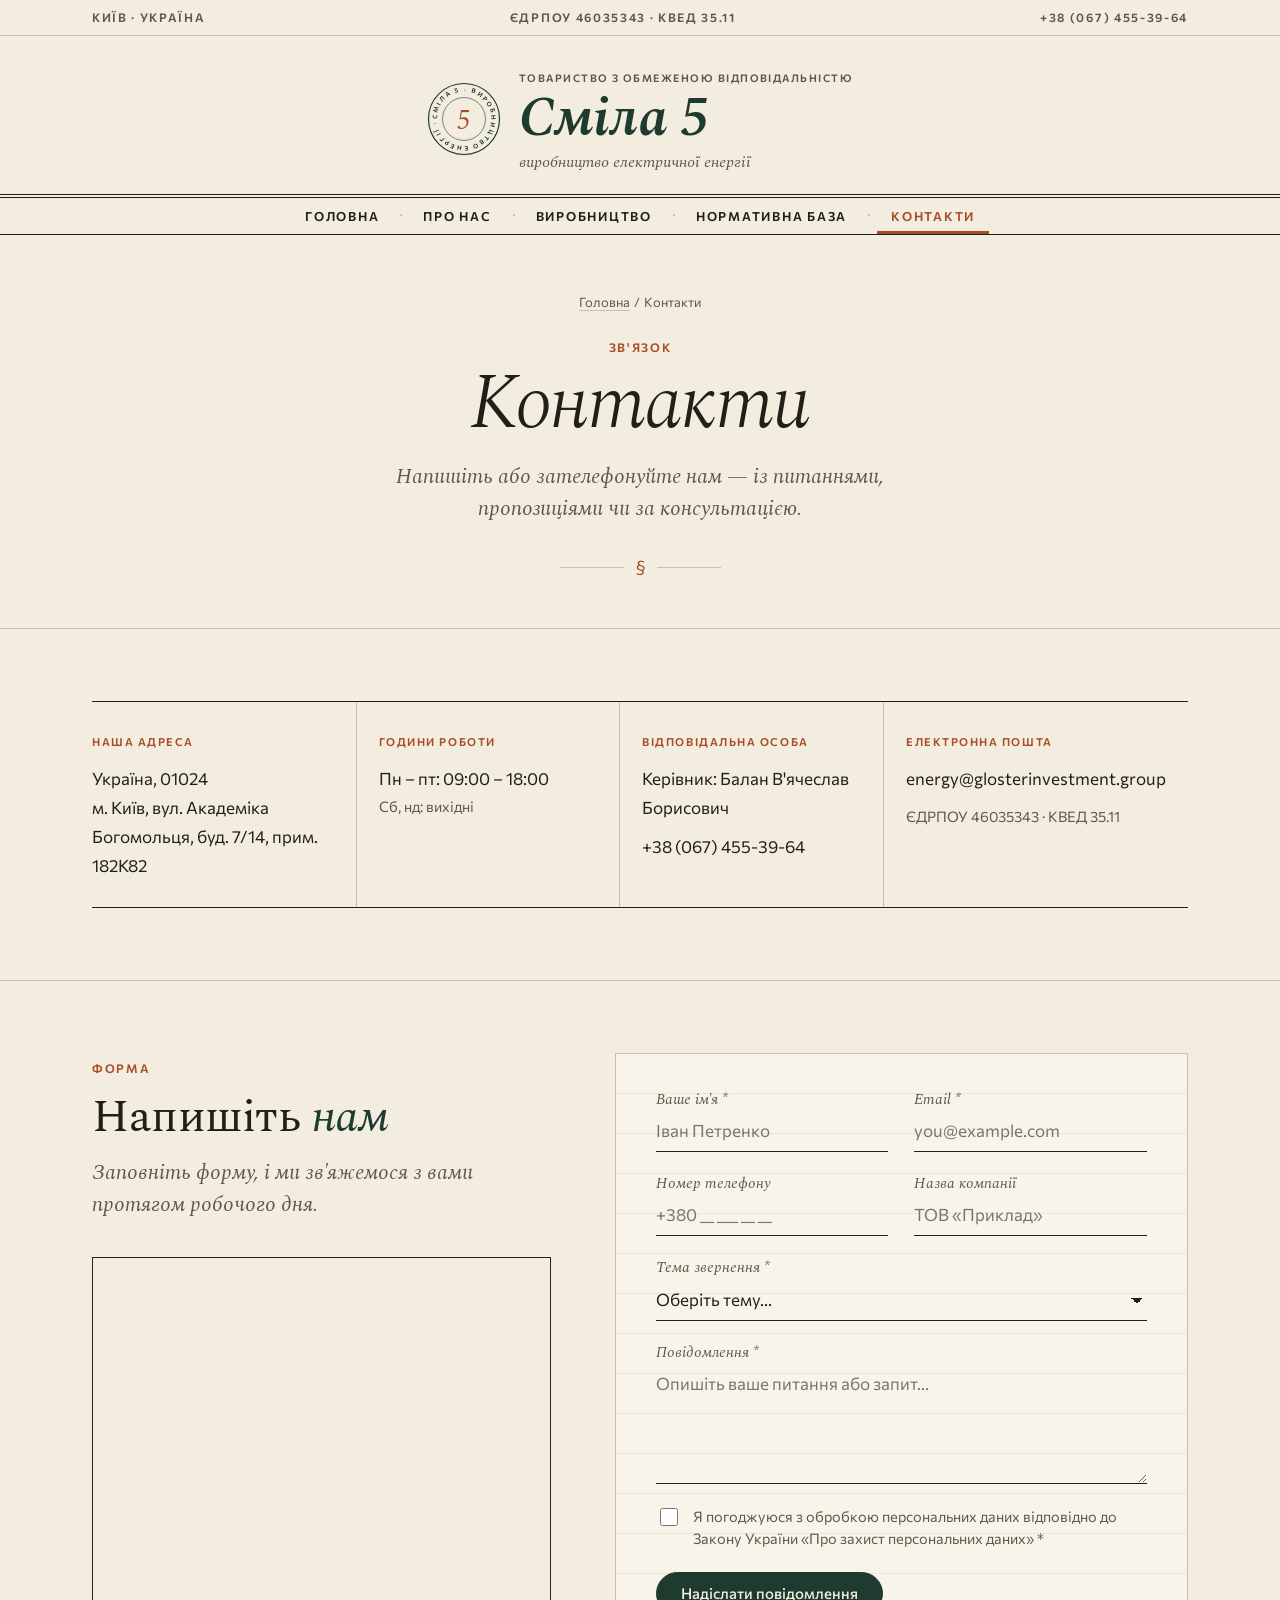
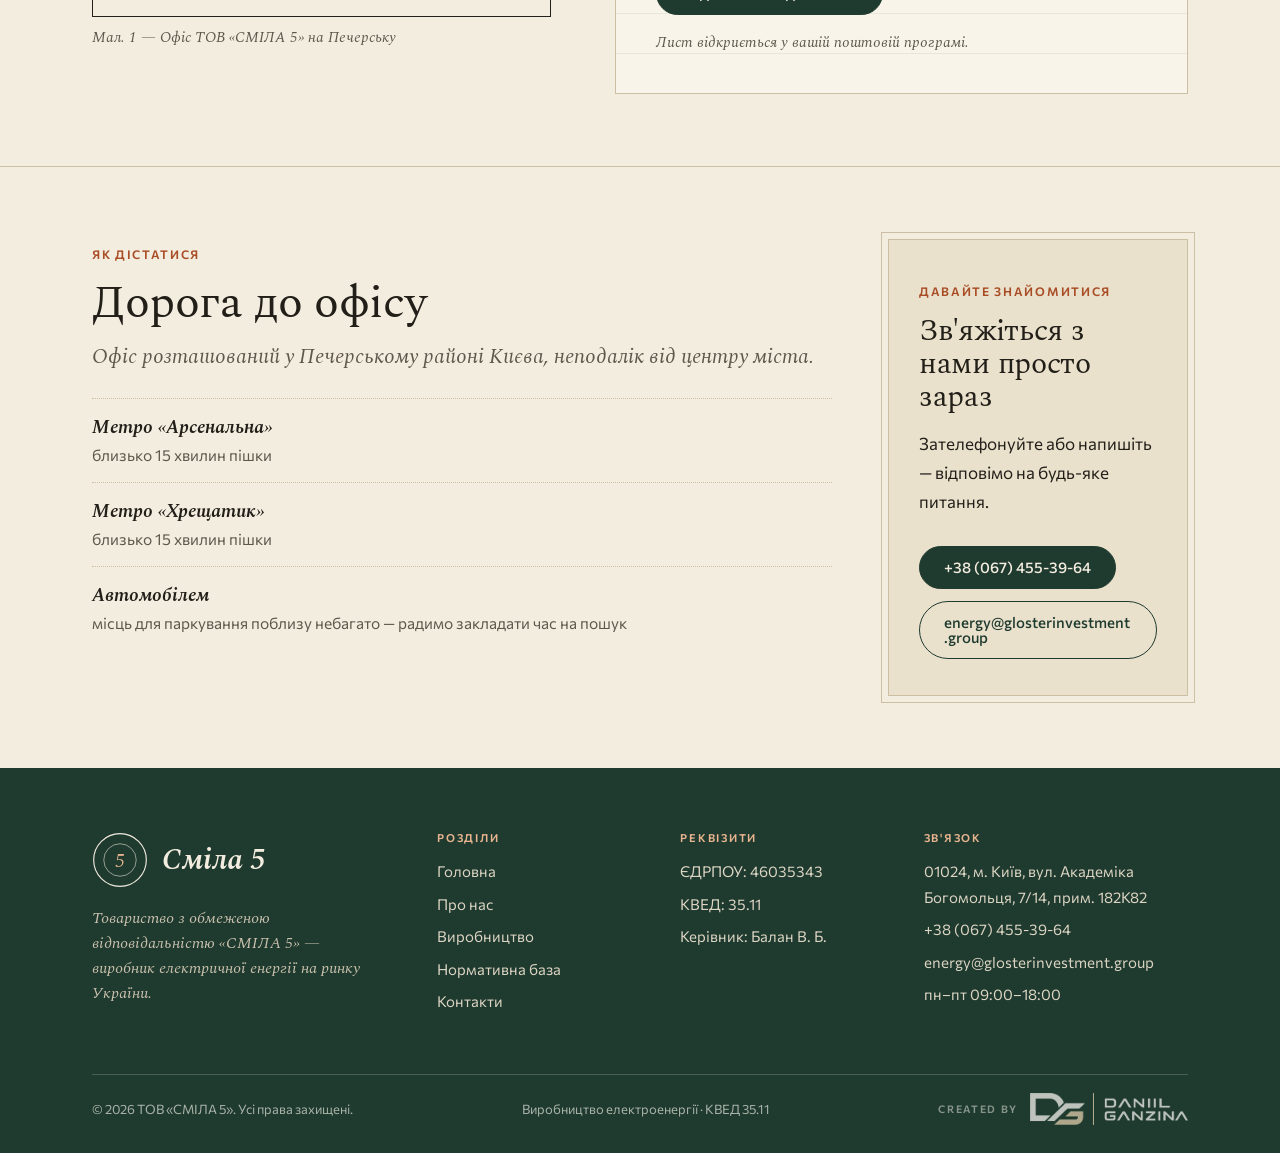
==== kontakty.html @ 8922a636 "first commit" ====
<!doctype html>
<html lang="uk">
<head>
<meta charset="utf-8">
<meta name="viewport" content="width=device-width, initial-scale=1">
<title>Контакти — ТОВ «СМІЛА 5»</title>
<meta name="description" content="Як зв'язатися з ТОВ «СМІЛА 5»: адреса в Києві, телефон, електронна пошта, графік роботи та форма звернення.">
<link rel="icon" href="data:image/svg+xml,%3Csvg xmlns='http://www.w3.org/2000/svg' viewBox='0 0 100 100'%3E%3Ccircle cx='50' cy='50' r='46' fill='%23F3EDE0' stroke='%231F3A2E' stroke-width='6'/%3E%3Ctext x='50' y='70' text-anchor='middle' font-family='Georgia' font-style='italic' font-size='58' fill='%231F3A2E'%3E5%3C/text%3E%3C/svg%3E">
<link rel="preconnect" href="https://fonts.googleapis.com">
<link rel="preconnect" href="https://fonts.gstatic.com" crossorigin>
<link href="https://fonts.googleapis.com/css2?family=Commissioner:wght@400;500;600&family=Spectral:ital,wght@0,300;0,400;0,600;1,300;1,400;1,500;1,600&display=swap" rel="stylesheet">
<link rel="stylesheet" href="assets/smila.css">
</head>
<body>

<div class="topline">
  <div class="wrap sc">
    <span>Київ · Україна</span>
    <span>ЄДРПОУ 46035343 · КВЕД 35.11</span>
    <a href="tel:+380674553964">+38 (067) 455-39-64</a>
  </div>
</div>

<header class="mast">
  <a class="mast__link" href="index.html" aria-label="ТОВ «СМІЛА 5» — на головну">
    <svg class="mast__seal" viewBox="0 0 100 100" aria-hidden="true">
      <defs><path id="seal-c" d="M50,50 m-37,0 a37,37 0 1,1 74,0 a37,37 0 1,1 -74,0"/></defs>
      <circle cx="50" cy="50" r="48" fill="none" stroke="#1F3A2E" stroke-width="1.6"/>
      <circle cx="50" cy="50" r="29" fill="none" stroke="#1F3A2E" stroke-width=".8"/>
      <text font-family="Commissioner, sans-serif" font-size="8.4" font-weight="600" fill="#1F3A2E"><textPath href="#seal-c" textLength="228" lengthAdjust="spacing">СМІЛА 5 · ВИРОБНИЦТВО ЕНЕРГІЇ ·</textPath></text>
      <text x="50" y="63" text-anchor="middle" font-family="Spectral, Georgia, serif" font-style="italic" font-size="36" fill="#A94D26">5</text>
    </svg>
    <span class="mast__words">
      <span class="mast__pre sc">Товариство з обмеженою відповідальністю</span>
      <span class="mast__name" style="display:block">Сміла 5</span>
      <span class="mast__post">виробництво електричної енергії</span>
    </span>
  </a>
</header>

<nav class="nav" aria-label="Розділи сайту">
  <div class="nav__bar wrap">
    <span class="nav__here"><em>§</em>Контакти</span>
    <button class="burger" type="button" aria-expanded="false" aria-controls="drawer"><span>Меню</span><span class="burger__box" aria-hidden="true"><i></i><i></i><i></i></span></button>
  </div>
  <ul>
    <li><a href="index.html">Головна</a></li>
    <li><a href="pro-nas.html">Про нас</a></li>
    <li><a href="vyrobnytstvo.html">Виробництво</a></li>
    <li><a href="normatyvna-baza.html">Нормативна база</a></li>
    <li><a href="kontakty.html" aria-current="page">Контакти</a></li>
  </ul>
</nav>

<!-- drawer -->
<div class="drawer" id="drawer" aria-hidden="true">
  <div class="wrap drawer__in">
    <div class="drawer__top">
      <a class="drawer__brand" href="index.html">Сміла 5</a>
      <button class="drawer__close" type="button" aria-label="Закрити меню"><span>Закрити</span><span class="burger__box" aria-hidden="true"><i></i><i></i></span></button>
    </div>
    <ol class="drawer__nav">
      <li><a href="index.html"><span>I.</span>Головна</a></li>
      <li><a href="pro-nas.html"><span>II.</span>Про нас</a></li>
      <li><a href="vyrobnytstvo.html"><span>III.</span>Виробництво</a></li>
      <li><a href="normatyvna-baza.html"><span>IV.</span>Нормативна база</a></li>
      <li><a href="kontakty.html" aria-current="page"><span>V.</span>Контакти</a></li>
    </ol>
    <div class="drawer__foot">
      <span class="sc">Зв'язок</span>
      <a href="tel:+380674553964">+38 (067) 455-39-64</a>
      <a href="mailto:energy@glosterinvestment.group">energy@glosterinvestment.group</a>
      <span>01024, м. Київ, вул. Академіка Богомольця, 7/14, прим. 182К82</span>
    </div>
  </div>
</div>
<!-- /drawer -->

<main>
  <header class="phead">
    <div class="wrap">
      <nav class="crumbs" aria-label="Хлібні крихти"><a href="index.html">Головна</a> &nbsp;/&nbsp; Контакти</nav>
      <span class="sc kicker">Зв'язок</span>
      <h1 class="h1">Контакти</h1>
      <p class="stand">Напишіть або зателефонуйте нам — із питаннями, пропозиціями чи за консультацією.</p>
      <div class="orn" aria-hidden="true">§</div>
    </div>
  </header>

  <section class="section">
    <div class="wrap">
      <div class="letterhead">
        <div>
          <span class="sc">Наша адреса</span>
          <p>Україна, 01024<br>м. Київ, вул. Академіка Богомольця, буд. 7/14, прим. 182К82</p>
        </div>
        <div>
          <span class="sc">Години роботи</span>
          <p>Пн – пт: 09:00 – 18:00</p>
          <small>Сб, нд: вихідні</small>
        </div>
        <div>
          <span class="sc">Відповідальна особа</span>
          <p>Керівник: Балан В'ячеслав Борисович</p>
          <a href="tel:+380674553964">+38 (067) 455-39-64</a>
        </div>
        <div>
          <span class="sc">Електронна пошта</span>
          <a href="mailto:energy@glosterinvestment.group">energy@glosterinvestment.group</a>
          <small style="margin-top:10px">ЄДРПОУ 46035343 · КВЕД 35.11</small>
        </div>
      </div>
    </div>
  </section>

  <section class="section" id="lyst">
    <div class="wrap contact-grid">
      <div>
        <span class="sc kicker">Форма</span>
        <h2 class="h2" style="margin-top:10px">Напишіть <em>нам</em></h2>
        <p class="stand" style="margin-top:16px">Заповніть форму, і ми зв'яжемося з вами протягом робочого дня.</p>
        <figure class="figure" style="margin-top:36px">
          <iframe title="Карта: Київ, вул. Академіка Богомольця, 7/14" loading="lazy" referrerpolicy="no-referrer-when-downgrade" src="https://maps.google.com/maps?q=%D0%9A%D0%B8%D1%97%D0%B2%2C%20%D0%B2%D1%83%D0%BB.%20%D0%90%D0%BA%D0%B0%D0%B4%D0%B5%D0%BC%D1%96%D0%BA%D0%B0%20%D0%91%D0%BE%D0%B3%D0%BE%D0%BC%D0%BE%D0%BB%D1%8C%D1%86%D1%8F%2C%207%2F14&amp;z=15&amp;output=embed"></iframe>
          <figcaption>Мал. 1 — Офіс ТОВ «СМІЛА 5» на Печерську</figcaption>
        </figure>
      </div>

      <form class="form" id="lyst-form">
        <div class="field">
          <label for="name">Ваше ім'я *</label>
          <input id="name" name="name" type="text" placeholder="Іван Петренко" required autocomplete="name">
        </div>
        <div class="field">
          <label for="email">Email *</label>
          <input id="email" name="email" type="email" placeholder="you@example.com" required autocomplete="email">
        </div>
        <div class="field">
          <label for="phone">Номер телефону</label>
          <input id="phone" name="phone" type="tel" placeholder="+380 __ ___ __ __" autocomplete="tel">
        </div>
        <div class="field">
          <label for="company">Назва компанії</label>
          <input id="company" name="company" type="text" placeholder="ТОВ «Приклад»" autocomplete="organization">
        </div>
        <div class="field field--full">
          <label for="topic">Тема звернення *</label>
          <select id="topic" name="topic" required>
            <option value="">Оберіть тему…</option>
            <option>Консультація</option>
            <option>Співпраця</option>
            <option>Питання щодо цін</option>
            <option>Технічні питання</option>
            <option>Інше</option>
          </select>
        </div>
        <div class="field field--full">
          <label for="message">Повідомлення *</label>
          <textarea id="message" name="message" placeholder="Опишіть ваше питання або запит…" required></textarea>
        </div>
        <label class="check"><input type="checkbox" required> Я погоджуюся з обробкою персональних даних відповідно до Закону України «Про захист персональних даних» *</label>
        <div class="form__foot">
          <button class="btn" type="submit">Надіслати повідомлення</button>
          <span class="form__note">Лист відкриється у вашій поштовій програмі.</span>
        </div>
        <div class="form__ok" role="status">Дякуємо! Якщо поштова програма не відкрилася, напишіть нам на energy@glosterinvestment.group</div>
      </form>
    </div>
  </section>

  <section class="section">
    <div class="wrap about">
      <div>
        <span class="sc kicker">Як дістатися</span>
        <h2 class="h2" style="margin-top:10px">Дорога до офісу</h2>
        <p class="stand" style="margin-top:14px">Офіс розташований у Печерському районі Києва, неподалік від центру міста.</p>
        <ul class="routes">
          <li><b>Метро «Арсенальна»</b><span>близько 15 хвилин пішки</span></li>
          <li><b>Метро «Хрещатик»</b><span>близько 15 хвилин пішки</span></li>
          <li><b>Автомобілем</b><span>місць для паркування поблизу небагато — радимо закладати час на пошук</span></li>
        </ul>
      </div>
      <div class="letter" style="padding:36px 30px;margin:0">
        <span class="sc kicker">Давайте знайомитися</span>
        <h2 class="h2" style="font-size:30px">Зв'яжіться з нами просто зараз</h2>
        <p>Зателефонуйте або напишіть — відповімо на будь-яке питання.</p>
        <div class="btns" style="flex-direction:column;align-items:flex-start">
          <a class="btn" href="tel:+380674553964">+38 (067) 455-39-64</a>
          <a class="btn btn--line" href="mailto:energy@glosterinvestment.group">energy@glosterinvestment.group</a>
        </div>
      </div>
    </div>
  </section>
</main>

<footer class="foot">
  <div class="wrap">
    <div class="foot__grid">
      <div>
        <a class="foot__brand" href="index.html">
          <svg viewBox="0 0 100 100" aria-hidden="true"><circle cx="50" cy="50" r="47" fill="none" stroke="#F3EDE0" stroke-width="2"/><circle cx="50" cy="50" r="29" fill="none" stroke="#F3EDE0" stroke-width="1"/><text x="50" y="63" text-anchor="middle" font-family="Spectral, Georgia, serif" font-style="italic" font-size="36" fill="#E7B48F">5</text></svg>
          <span>Сміла 5</span>
        </a>
        <p class="foot__about">Товариство з обмеженою відповідальністю «СМІЛА 5» — виробник електричної енергії на ринку України.</p>
      </div>
      <div>
        <h4>Розділи</h4>
        <ul>
          <li><a href="index.html">Головна</a></li>
          <li><a href="pro-nas.html">Про нас</a></li>
          <li><a href="vyrobnytstvo.html">Виробництво</a></li>
          <li><a href="normatyvna-baza.html">Нормативна база</a></li>
          <li><a href="kontakty.html">Контакти</a></li>
        </ul>
      </div>
      <div>
        <h4>Реквізити</h4>
        <ul>
          <li>ЄДРПОУ: 46035343</li>
          <li>КВЕД: 35.11</li>
          <li>Керівник: Балан В. Б.</li>
        </ul>
      </div>
      <div>
        <h4>Зв'язок</h4>
        <ul>
          <li>01024, м. Київ, вул. Академіка Богомольця, 7/14, прим. 182К82</li>
          <li><a href="tel:+380674553964">+38 (067) 455-39-64</a></li>
          <li><a href="mailto:energy@glosterinvestment.group">energy@glosterinvestment.group</a></li>
          <li>пн–пт 09:00–18:00</li>
        </ul>
      </div>
    </div>
    <div class="colophon">
      <span>© 2026 ТОВ «СМІЛА 5». Усі права захищені.</span>
      <span>Виробництво електроенергії · КВЕД 35.11</span>
      <a class="credit" href="https://shiny3q.github.io/DANIIL-GANZINA/" target="_blank" rel="noopener">
        <span>Created by</span>
        <img src="assets/daniil-ganzina.png" alt="Daniil Ganzina" width="158" height="32" loading="lazy">
      </a>
    </div>
  </div>
</footer>

<script src="assets/smila.js"></script>
</body>
</html>
---- assets/smila.css ----
/* ТОВ «СМІЛА 5» — редакційний стиль */
:root {
  --cream: #F3EDE0;
  --cream-2: #EAE1CD;
  --ink: #221F19;
  --ink-2: #5E584B;
  --forest: #1F3A2E;
  --forest-2: #2D4E3F;
  --terra: #A94D26;
  --rule: #CDBFA3;
  --serif: "Spectral", Georgia, "Times New Roman", serif;
  --sans: "Commissioner", system-ui, sans-serif;
}
*, *::before, *::after { box-sizing: border-box; }
html { scroll-behavior: smooth; }
body {
  margin: 0;
  background: var(--cream);
  color: var(--ink);
  font: 400 17px/1.7 var(--sans);
  -webkit-font-smoothing: antialiased;
}
a { color: inherit; }
img, svg { display: block; }
h1, h2, h3, h4, p, figure, blockquote { margin: 0; }
ul, ol { margin: 0; padding: 0; }

.wrap { max-width: 1160px; margin: 0 auto; padding: 0 32px; }
.sc { font: 600 12px/1.4 var(--sans); letter-spacing: .14em; text-transform: uppercase; }
.kicker { color: var(--terra); }

/* ---------- Masthead ---------- */
.topline { border-bottom: 1px solid var(--rule); }
.topline .wrap { display: flex; justify-content: space-between; gap: 16px; padding-top: 9px; padding-bottom: 9px; color: var(--ink-2); }
.topline a { text-decoration: none; }
.topline a:hover { color: var(--terra); }

.mast { text-align: center; padding: 26px 0 18px; }
.mast__link { display: inline-flex; align-items: center; gap: 18px; text-decoration: none; }
.mast__seal { width: 74px; height: 74px; flex: none; }
.mast__words { text-align: left; }
.mast__pre { color: var(--ink-2); font-size: 10.5px; }
.mast__name { font: italic 600 56px/1 var(--serif); letter-spacing: -.01em; color: var(--forest); }
.mast__post { font: italic 400 16px/1.3 var(--serif); color: var(--ink-2); }

.nav { border-top: 4px double var(--ink); border-bottom: 1px solid var(--ink); }
.nav ul { list-style: none; display: flex; justify-content: center; gap: 0; overflow-x: auto; scrollbar-width: none; }
.nav ul::-webkit-scrollbar { display: none; }
.nav li + li::before { content: "·"; color: var(--rule); padding: 0 6px; }
.nav li { display: flex; align-items: center; white-space: nowrap; }
.nav a { display: inline-block; padding: 12px 14px; text-decoration: none; font: 600 12.5px/1 var(--sans); letter-spacing: .14em; text-transform: uppercase; }
.nav a:hover { color: var(--terra); }
.nav a[aria-current="page"] { color: var(--terra); box-shadow: inset 0 -3px 0 var(--terra); }

/* ---------- Typo ---------- */
.h1 { font: 300 clamp(34px, 6vw, 82px)/1.02 var(--serif); overflow-wrap: break-word; letter-spacing: -.02em; }
.h1 em, .h2 em { font-style: italic; color: var(--forest); }
.h2 { font: 400 clamp(30px, 3.6vw, 46px)/1.1 var(--serif); letter-spacing: -.01em; }
.h3 { font: italic 600 24px/1.25 var(--serif); }
.stand { font: italic 400 21px/1.5 var(--serif); color: var(--ink-2); }
.body p + p { margin-top: 1em; }
.drop::first-letter { float: left; font: 600 4.6em/.78 var(--serif); color: var(--forest); margin: .08em .1em 0 0; }

.btn {
  display: inline-flex; align-items: center; gap: 10px;
  padding: 13px 24px;
  border-radius: 999px;
  background: var(--forest);
  color: var(--cream);
  border: 1px solid var(--forest);
  font: 500 15px/1 var(--sans);
  text-decoration: none;
  cursor: pointer;
  transition: background .2s, color .2s;
  max-width: 100%;
  overflow-wrap: anywhere;
}
.btn:hover { background: var(--terra); border-color: var(--terra); }
.btn--line { background: transparent; color: var(--forest); }
.btn--line:hover { background: var(--forest); color: var(--cream); border-color: var(--forest); }
.btns { display: flex; flex-wrap: wrap; gap: 12px; margin-top: 30px; }
.more { display: inline-block; margin-top: 22px; font: italic 500 18px/1.3 var(--serif); color: var(--terra); text-decoration: none; border-bottom: 1px solid currentColor; }
.more:hover { color: var(--forest); }

.section { padding: 72px 0; }
.section + .section { border-top: 1px solid var(--rule); }
.sec-head { display: flex; align-items: baseline; gap: 18px; margin-bottom: 36px; }
.sec-head::after { content: ""; flex: 1; border-bottom: 1px solid var(--ink); transform: translateY(-8px); }
.sec-head--c { justify-content: center; text-align: center; flex-direction: column; align-items: center; gap: 8px; }
.sec-head--c::after { display: none; }

/* ---------- Lead story ---------- */
.lead-story { display: grid; grid-template-columns: 1fr 320px; gap: 0; padding: 48px 0 64px; }
.lead-story__main { padding-right: 48px; border-right: 1px solid var(--rule); }
.lead-story__main .stand { margin-top: 22px; max-width: 40ch; }
.lead-story__main .body { margin-top: 28px; columns: 2; column-gap: 36px; column-rule: 1px solid var(--rule); }
.lead-story__side { padding-left: 32px; }
.lead-story .h1 { margin-top: 14px; }

.engr { width: 100%; max-width: 320px; height: auto; margin: 0 auto; color: var(--forest); }
.engr-cap { margin-top: 8px; font: italic 400 14px/1.4 var(--serif); color: var(--ink-2); text-align: center; }

.note { margin-top: 28px; border-top: 4px solid var(--forest); padding-top: 14px; }
.note h3 { font: 600 12px/1.3 var(--sans); letter-spacing: .14em; text-transform: uppercase; }
.note dl { margin: 10px 0 0; }
.note div { display: flex; justify-content: space-between; gap: 10px; padding: 8px 0; border-bottom: 1px dotted var(--rule); font-size: 15px; }
.note dt { color: var(--ink-2); }
.note dd { margin: 0; font-weight: 600; text-align: right; }

/* ---------- Pillars ---------- */
.pillars { display: grid; grid-template-columns: repeat(3, 1fr); }
.pillar { padding: 0 32px; }
.pillar:first-child { padding-left: 0; }
.pillar:last-child { padding-right: 0; }
.pillar + .pillar { border-left: 1px solid var(--rule); }
.pillar__num { font: italic 300 64px/1 var(--serif); color: var(--terra); }
.pillar h3 { margin-top: 10px; }
.pillar p { margin-top: 10px; color: var(--ink-2); }

.pull { padding: 48px 0; border-top: 1px solid var(--ink); border-bottom: 1px solid var(--ink); text-align: center; }
.pull p { font: italic 300 clamp(26px, 3.4vw, 40px)/1.3 var(--serif); max-width: 30ch; margin: 0 auto; color: var(--forest); }
.pull cite { display: block; margin-top: 18px; font-style: normal; color: var(--ink-2); }

.about { display: grid; grid-template-columns: 1fr 300px; gap: 56px; align-items: start; }
.about .body { margin-top: 24px; columns: 2; column-gap: 36px; column-rule: 1px solid var(--rule); }
.ledger { border-top: 1px solid var(--ink); }
.ledger div { padding: 18px 0; border-bottom: 1px solid var(--rule); }
.ledger strong { display: block; font: 400 48px/1 var(--serif); font-variant-numeric: oldstyle-nums; color: var(--forest); }
.ledger span { display: block; margin-top: 6px; color: var(--ink-2); }

/* Letter CTA */
.letter { position: relative; max-width: 820px; margin: 0 auto; padding: 52px 56px; background: var(--cream-2); border: 1px solid var(--rule); outline: 1px solid var(--rule); outline-offset: 6px; }
.letter .h2 { margin-top: 10px; }
.letter p { margin-top: 16px; max-width: 56ch; }
.letter__sign { margin-top: 26px; font: italic 400 18px/1.4 var(--serif); color: var(--ink-2); }

/* ---------- Page head ---------- */
.phead { text-align: center; padding: 56px 0 46px; border-bottom: 1px solid var(--rule); }
.phead .crumbs { font-size: 13px; color: var(--ink-2); }
.phead .crumbs a { text-decoration: none; border-bottom: 1px solid var(--rule); }
.phead .kicker { display: block; margin-top: 26px; }
.phead .h1 { margin-top: 10px; font-style: italic; }
.phead .stand { max-width: 46ch; margin: 18px auto 0; }
.orn { display: flex; align-items: center; justify-content: center; gap: 12px; margin-top: 28px; color: var(--terra); }
.orn::before, .orn::after { content: ""; width: 64px; border-top: 1px solid var(--rule); }

/* Article + aside */
.article { display: grid; grid-template-columns: 1fr 330px; gap: 64px; align-items: start; }
.article__main > * + * { margin-top: 0; }
.article__main section + section { margin-top: 64px; padding-top: 48px; border-top: 1px solid var(--rule); }
.article__main .body { margin-top: 20px; max-width: 62ch; }
.aside { position: sticky; top: 24px; }
.aside .note:first-child { margin-top: 0; }
.aside .note dd { text-align: left; font-weight: 500; }
.aside .note div { flex-direction: column; gap: 2px; }
.aside .note a { text-decoration: none; border-bottom: 1px solid var(--rule); }
.reg { display: inline-flex; align-items: center; gap: 6px; color: var(--forest); }
.reg::before { content: ""; width: 8px; height: 8px; border-radius: 50%; background: var(--forest); }

.kved-big { display: flex; gap: 28px; align-items: baseline; margin-top: 24px; }
.kved-big strong { font: italic 300 96px/.9 var(--serif); color: var(--terra); }

.paras { list-style: none; margin-top: 28px; }
.paras li { display: grid; grid-template-columns: 70px 1fr; gap: 18px; padding: 24px 0; border-top: 1px solid var(--rule); }
.paras__n { font: italic 400 34px/1 var(--serif); color: var(--terra); }
.paras h3 { font: italic 600 24px/1.2 var(--serif); }
.paras h4 { margin: 4px 0 10px; font: 600 11.5px/1.4 var(--sans); letter-spacing: .14em; text-transform: uppercase; color: var(--ink-2); }
.paras p { color: var(--ink-2); }

.portrait { display: grid; grid-template-columns: 170px 1fr; gap: 32px; align-items: center; margin-top: 28px; }
.portrait__oval { width: 170px; height: 210px; border-radius: 50%; background: var(--forest); color: var(--cream); display: grid; place-items: center; font: italic 300 52px/1 var(--serif); box-shadow: 0 0 0 6px var(--cream), 0 0 0 7px var(--forest); }
.portrait figcaption .h3 { font-size: 28px; }
.portrait figcaption p { margin-top: 10px; color: var(--ink-2); max-width: 48ch; }

/* Offers */
.offers { display: grid; grid-template-columns: 1fr 1fr; gap: 36px 48px; margin-top: 30px; }
.offer { display: grid; grid-template-columns: 58px 1fr; gap: 18px; }
.offer__ico { width: 58px; height: 58px; border: 1px solid var(--forest); border-radius: 50%; display: grid; place-items: center; }
.offer__ico svg { width: 28px; height: 28px; fill: none; stroke: var(--forest); stroke-width: 1.3; stroke-linecap: round; stroke-linejoin: round; }
.offer h3 { font: italic 600 22px/1.25 var(--serif); }
.offer p { margin-top: 6px; color: var(--ink-2); }

.trust { display: grid; grid-template-columns: repeat(3, 1fr); gap: 28px; margin-top: 30px; }
.trust article { border-top: 3px solid var(--terra); padding-top: 18px; }
.trust .sc { color: var(--ink-2); font-size: 11px; }
.trust h3 { margin-top: 10px; font: 400 25px/1.2 var(--serif); }
.trust p { margin-top: 10px; color: var(--ink-2); }

.course { list-style: none; margin-top: 34px; position: relative; }
.course::before { content: ""; position: absolute; left: 27px; top: 10px; bottom: 10px; border-left: 1px solid var(--forest); }
.course li { position: relative; display: grid; grid-template-columns: 56px 1fr; gap: 26px; padding-bottom: 34px; }
.course li:last-child { padding-bottom: 0; }
.course__n { width: 56px; height: 56px; border-radius: 50%; background: var(--cream); border: 1px solid var(--forest); display: grid; place-items: center; font: italic 500 20px/1 var(--serif); color: var(--forest); position: relative; }
.course h3 { font: italic 600 23px/1.2 var(--serif); padding-top: 12px; }
.course p { margin-top: 6px; color: var(--ink-2); max-width: 58ch; }

/* Bibliography */
.biblio { display: grid; grid-template-columns: 1fr 1fr; gap: 0; margin-top: 10px; }
.biblio > div { padding: 0 40px; }
.biblio > div:first-child { padding-left: 0; border-right: 1px solid var(--rule); }
.biblio > div:last-child { padding-right: 0; }
.biblio h2 { font: italic 400 32px/1.1 var(--serif); }
.biblio .sc { display: block; margin-top: 6px; color: var(--ink-2); font-size: 11px; }
.biblio ol { list-style: none; counter-reset: b; margin-top: 22px; }
.biblio li { counter-increment: b; position: relative; padding: 16px 0 16px 42px; border-top: 1px dotted var(--rule); }
.biblio li::before { content: counter(b) "."; position: absolute; left: 0; top: 14px; font: italic 500 22px/1 var(--serif); color: var(--terra); }
.biblio b { font-weight: 600; }
.biblio i { display: block; margin-top: 4px; font: italic 400 16.5px/1.5 var(--serif); color: var(--ink-2); }

/* Contacts */
.letterhead { display: grid; grid-template-columns: repeat(4, 1fr); gap: 0; border-top: 1px solid var(--ink); border-bottom: 1px solid var(--ink); }
.letterhead > div { padding: 24px 22px 26px; }
.letterhead > div + div { border-left: 1px solid var(--rule); }
.letterhead > div:first-child { padding-left: 0; }
.letterhead .sc { color: var(--terra); font-size: 11px; }
.letterhead p, .letterhead a { display: block; margin-top: 10px; text-decoration: none; }
.letterhead a:hover { color: var(--terra); }
.letterhead small { display: block; color: var(--ink-2); font-size: 14.5px; }

.contact-grid { display: grid; grid-template-columns: 1fr 1.25fr; gap: 64px; align-items: start; }
.form {
  padding: 36px 40px 40px;
  background:
    repeating-linear-gradient(to bottom, transparent 0 39px, rgba(31,58,46,.08) 39px 40px),
    #F8F4EA;
  border: 1px solid var(--rule);
  display: grid;
  grid-template-columns: 1fr 1fr;
  gap: 22px 26px;
}
.field { display: grid; gap: 2px; }
.field--full { grid-column: 1 / -1; }
.field label { font: italic 400 15px/1.3 var(--serif); color: var(--ink-2); }
.field input, .field select, .field textarea {
  font: 400 17px/1.4 var(--sans);
  color: var(--ink);
  background: transparent;
  border: 0;
  border-bottom: 1px solid var(--ink);
  border-radius: 0;
  padding: 8px 0;
  width: 100%;
}
.field select { appearance: none; cursor: pointer; background: linear-gradient(45deg, transparent 50%, var(--ink) 50%) calc(100% - 10px) 55% / 6px 6px no-repeat, linear-gradient(135deg, var(--ink) 50%, transparent 50%) calc(100% - 4px) 55% / 6px 6px no-repeat; }
.field textarea { min-height: 120px; resize: vertical; }
.field input:focus, .field select:focus, .field textarea:focus { outline: 0; border-bottom: 2px solid var(--terra); }
.check { grid-column: 1 / -1; display: flex; gap: 12px; font-size: 14.5px; color: var(--ink-2); line-height: 1.5; }
.check input { width: 18px; height: 18px; margin-top: 2px; accent-color: var(--forest); flex: none; }
.form__foot { grid-column: 1 / -1; display: flex; align-items: center; gap: 18px; flex-wrap: wrap; }
.form__note { font: italic 400 14.5px/1.4 var(--serif); color: var(--ink-2); max-width: 40ch; }
.form__ok { display: none; grid-column: 1 / -1; padding: 14px 18px; border-left: 3px solid var(--forest); background: var(--cream-2); font-size: 15px; }
.form__ok.is-on { display: block; }

.figure iframe { width: 100%; height: 360px; border: 1px solid var(--ink); display: block; filter: sepia(.55) saturate(.7) contrast(1.02); }
.figure figcaption { margin-top: 10px; font: italic 400 15px/1.4 var(--serif); color: var(--ink-2); }
.routes { list-style: none; margin-top: 24px; }
.routes li { padding: 14px 0; border-top: 1px dotted var(--rule); }
.routes b { font: italic 600 19px/1.3 var(--serif); }
.routes span { display: block; color: var(--ink-2); font-size: 15.5px; }

/* ---------- Footer ---------- */
.foot { background: var(--forest); color: #DCD5C4; padding: 64px 0 28px; margin-top: 0; }
.foot__grid { display: grid; grid-template-columns: 1.5fr 1fr 1fr 1.3fr; gap: 40px; }
.foot__brand { display: flex; gap: 14px; align-items: center; text-decoration: none; color: var(--cream); }
.foot__brand svg { width: 56px; height: 56px; }
.foot__brand span { font: italic 600 30px/1 var(--serif); }
.foot__about { margin-top: 18px; font: italic 400 16px/1.55 var(--serif); max-width: 34ch; color: #C9C1AE; }
.foot h4 { font: 600 11px/1 var(--sans); letter-spacing: .16em; text-transform: uppercase; color: #E7B48F; margin-bottom: 16px; }
.foot ul { list-style: none; }
.foot li { margin: 7px 0; font-size: 15px; }
.foot a { text-decoration: none; }
.foot a:hover { color: #fff; text-decoration: underline; }
.colophon { margin-top: 52px; padding-top: 18px; border-top: 1px solid rgba(243,237,224,.2); display: flex; justify-content: space-between; gap: 16px; flex-wrap: wrap; font-size: 13px; color: #A9B3A9; }

/* ---------- Responsive ---------- */
@media (max-width: 1020px) {
  .lead-story, .about, .article, .contact-grid { grid-template-columns: 1fr; }
  .lead-story__main { padding-right: 0; border-right: 0; }
  .lead-story__side { padding-left: 0; margin-top: 40px; display: grid; grid-template-columns: 1fr 1fr; gap: 32px; align-items: start; }
  .lead-story__side .note { margin-top: 0; }
  .aside { position: static; }
  .letterhead { grid-template-columns: 1fr 1fr; }
  .letterhead > div:nth-child(3) { border-left: 0; padding-left: 0; }
  .letterhead > div:nth-child(n+3) { border-top: 1px solid var(--rule); }
  .foot__grid { grid-template-columns: 1fr 1fr; }
}
@media (max-width: 720px) {
  .wrap { padding: 0 16px; }
  .topline .wrap > span:nth-child(2) { display: none; }
  .mast__link { gap: 12px; }
  .mast__seal { width: 54px; height: 54px; }
  .mast__name { font-size: 40px; }
  .mast__pre { font-size: 9px; letter-spacing: .1em; }
  .nav ul { justify-content: flex-start; }
  .section { padding: 52px 0; }
  .sec-head { flex-wrap: wrap; gap: 6px 14px; }
  .sec-head > * { min-width: 0; }
  .sec-head::after { flex-basis: 100%; transform: none; }
  .lead-story__main .body, .about .body { columns: 1; }
  .lead-story__side { grid-template-columns: 1fr; }
  .pillars, .trust, .offers, .biblio, .form, .foot__grid, .letterhead { grid-template-columns: 1fr; }
  .pillar, .pillar:first-child, .pillar:last-child { padding: 0; }
  .pillar + .pillar { border-left: 0; border-top: 1px solid var(--rule); padding-top: 24px; margin-top: 24px; }
  .biblio > div, .biblio > div:first-child, .biblio > div:last-child { padding: 0; border: 0; }
  .biblio > div + div { margin-top: 44px; }
  .letterhead > div, .letterhead > div + div { padding: 18px 0; border-left: 0; }
  .letterhead > div + div { border-top: 1px solid var(--rule); }
  .letter { padding: 36px 22px; }
  .form { padding: 26px 20px 30px; }
  .portrait { grid-template-columns: 1fr; }
  .paras li { grid-template-columns: 44px 1fr; }
  .kved-big { flex-direction: column; gap: 8px; }
}

/* ---------- Документи: посилання ---------- */
.biblio__head { display: flex; align-items: center; gap: 16px; }
.biblio__ico { flex: none; width: 54px; height: 54px; border-radius: 50%; border: 1px solid var(--forest); color: var(--forest); display: grid; place-items: center; }
.biblio__ico svg { width: 24px; height: 24px; fill: none; stroke: currentColor; stroke-width: 1.4; stroke-linecap: round; stroke-linejoin: round; }
.biblio__head .sc { margin-top: 4px; }
.doc { display: grid; grid-template-columns: 1fr 38px; gap: 16px; align-items: start; text-decoration: none; color: inherit; }
.doc b { transition: color .2s; }
.doc small { display: block; margin-top: 8px; font: 600 10.5px/1 var(--sans); letter-spacing: .14em; text-transform: uppercase; color: var(--ink-2); opacity: .75; }
.doc__go { width: 38px; height: 38px; border: 1px solid var(--rule); border-radius: 50%; display: grid; place-items: center; color: var(--ink-2); transition: background .2s, border-color .2s, color .2s, transform .2s; }
.doc__go svg { width: 16px; height: 16px; fill: none; stroke: currentColor; stroke-width: 1.8; stroke-linecap: round; stroke-linejoin: round; }
.doc:hover b, .doc:focus-visible b { color: var(--terra); }
.doc:hover .doc__go, .doc:focus-visible .doc__go { background: var(--terra); border-color: var(--terra); color: #fff; transform: rotate(45deg); }

/* ---------- Бургер і меню ---------- */
.nav__bar { display: none; }
.burger, .drawer__close {
  display: inline-flex; align-items: center; gap: 12px;
  padding: 6px 0; background: none; border: 0; cursor: pointer;
  color: inherit; font: 600 11.5px/1 var(--sans); letter-spacing: .16em; text-transform: uppercase;
}
.burger__box { position: relative; width: 44px; height: 44px; border: 1px solid currentColor; border-radius: 50%; transition: background .25s, color .25s, border-color .25s; }
.burger__box i { position: absolute; left: 12px; height: 1.5px; background: currentColor; transition: width .25s, transform .3s; }
.burger .burger__box i:nth-child(1) { top: 15px; width: 20px; }
.burger .burger__box i:nth-child(2) { top: 21px; width: 13px; }
.burger .burger__box i:nth-child(3) { top: 27px; width: 17px; }
.burger:hover .burger__box i { width: 20px; }
.burger:hover .burger__box { background: var(--forest); border-color: var(--forest); color: var(--cream); }
.drawer__close .burger__box i { top: 21px; width: 20px; }
.drawer__close .burger__box i:nth-child(1) { transform: rotate(45deg); }
.drawer__close .burger__box i:nth-child(2) { transform: rotate(-45deg); }
.drawer__close:hover .burger__box { background: var(--cream); color: var(--forest); border-color: var(--cream); }
.drawer__close:hover .burger__box i:nth-child(1) { transform: rotate(135deg); }
.drawer__close:hover .burger__box i:nth-child(2) { transform: rotate(45deg); }
.nav__here { font: italic 400 19px/1 var(--serif); color: var(--ink); }
.nav__here em { color: var(--terra); margin-right: 6px; }

.drawer {
  position: fixed; inset: 0; z-index: 100; overflow-y: auto;
  background: var(--forest); color: var(--cream);
  visibility: hidden; opacity: 0; transform: translateY(-14px);
  transition: opacity .3s, transform .35s, visibility 0s .35s;
}
.drawer.is-open { visibility: visible; opacity: 1; transform: none; transition: opacity .3s, transform .35s; }
.drawer__in { min-height: 100%; display: flex; flex-direction: column; }
.drawer__top { display: flex; justify-content: space-between; align-items: center; gap: 16px; padding: 18px 0; border-bottom: 1px solid rgba(255,255,255,.16); }
.drawer__brand { font: italic 600 26px/1 var(--serif); text-decoration: none; }
.drawer__nav { list-style: none; margin: 26px 0 30px; }
.drawer__nav li { border-bottom: 1px solid rgba(255,255,255,.12); opacity: 0; transform: translateY(12px); transition: opacity .4s, transform .4s; }
.drawer.is-open .drawer__nav li { opacity: 1; transform: none; }
.drawer.is-open .drawer__nav li:nth-child(2) { transition-delay: .05s; }
.drawer.is-open .drawer__nav li:nth-child(3) { transition-delay: .1s; }
.drawer.is-open .drawer__nav li:nth-child(4) { transition-delay: .15s; }
.drawer.is-open .drawer__nav li:nth-child(5) { transition-delay: .2s; }
.drawer__nav a { display: flex; align-items: baseline; gap: 18px; padding: 16px 0; text-decoration: none; font: italic 300 clamp(30px, 7.5vw, 52px)/1.1 var(--serif); transition: padding .2s, color .2s; }
.drawer__nav a span { min-width: 40px; font: italic 400 17px/1 var(--serif); color: #E7B48F; }
.drawer__nav a:hover { padding-left: 10px; color: #fff; }
.drawer__nav a[aria-current="page"] { color: #E7B48F; }
.drawer__foot { margin-top: auto; padding: 22px 0 34px; border-top: 1px solid rgba(255,255,255,.16); display: grid; gap: 6px; font-size: 15.5px; color: #DCD5C4; }
.drawer__foot .sc { color: #E7B48F; font-size: 11px; margin-bottom: 4px; }
.drawer__foot a { text-decoration: none; overflow-wrap: anywhere; }
.drawer__foot a:hover { color: #fff; }
body.no-scroll { overflow: hidden; }

@media (max-width: 960px) {
  .nav { position: sticky; top: 0; z-index: 50; background: var(--cream); }
  .nav ul { display: none; }
  .nav__bar { display: flex; justify-content: space-between; align-items: center; padding-top: 6px; padding-bottom: 6px; }
}
@media (prefers-reduced-motion: reduce) {
  .drawer, .drawer__nav li, .burger__box i { transition: none; }
}

/* ---------- Created by ---------- */
.colophon { align-items: center; }
.credit { display: inline-flex; align-items: center; gap: 12px; text-decoration: none; opacity: .75; transition: opacity .2s; }
.credit:hover, .credit:focus-visible { opacity: 1; }
.credit span { font: 600 10.5px/1 var(--sans); letter-spacing: .16em; text-transform: uppercase; }
.credit img { display: block; height: 32px; width: auto; }
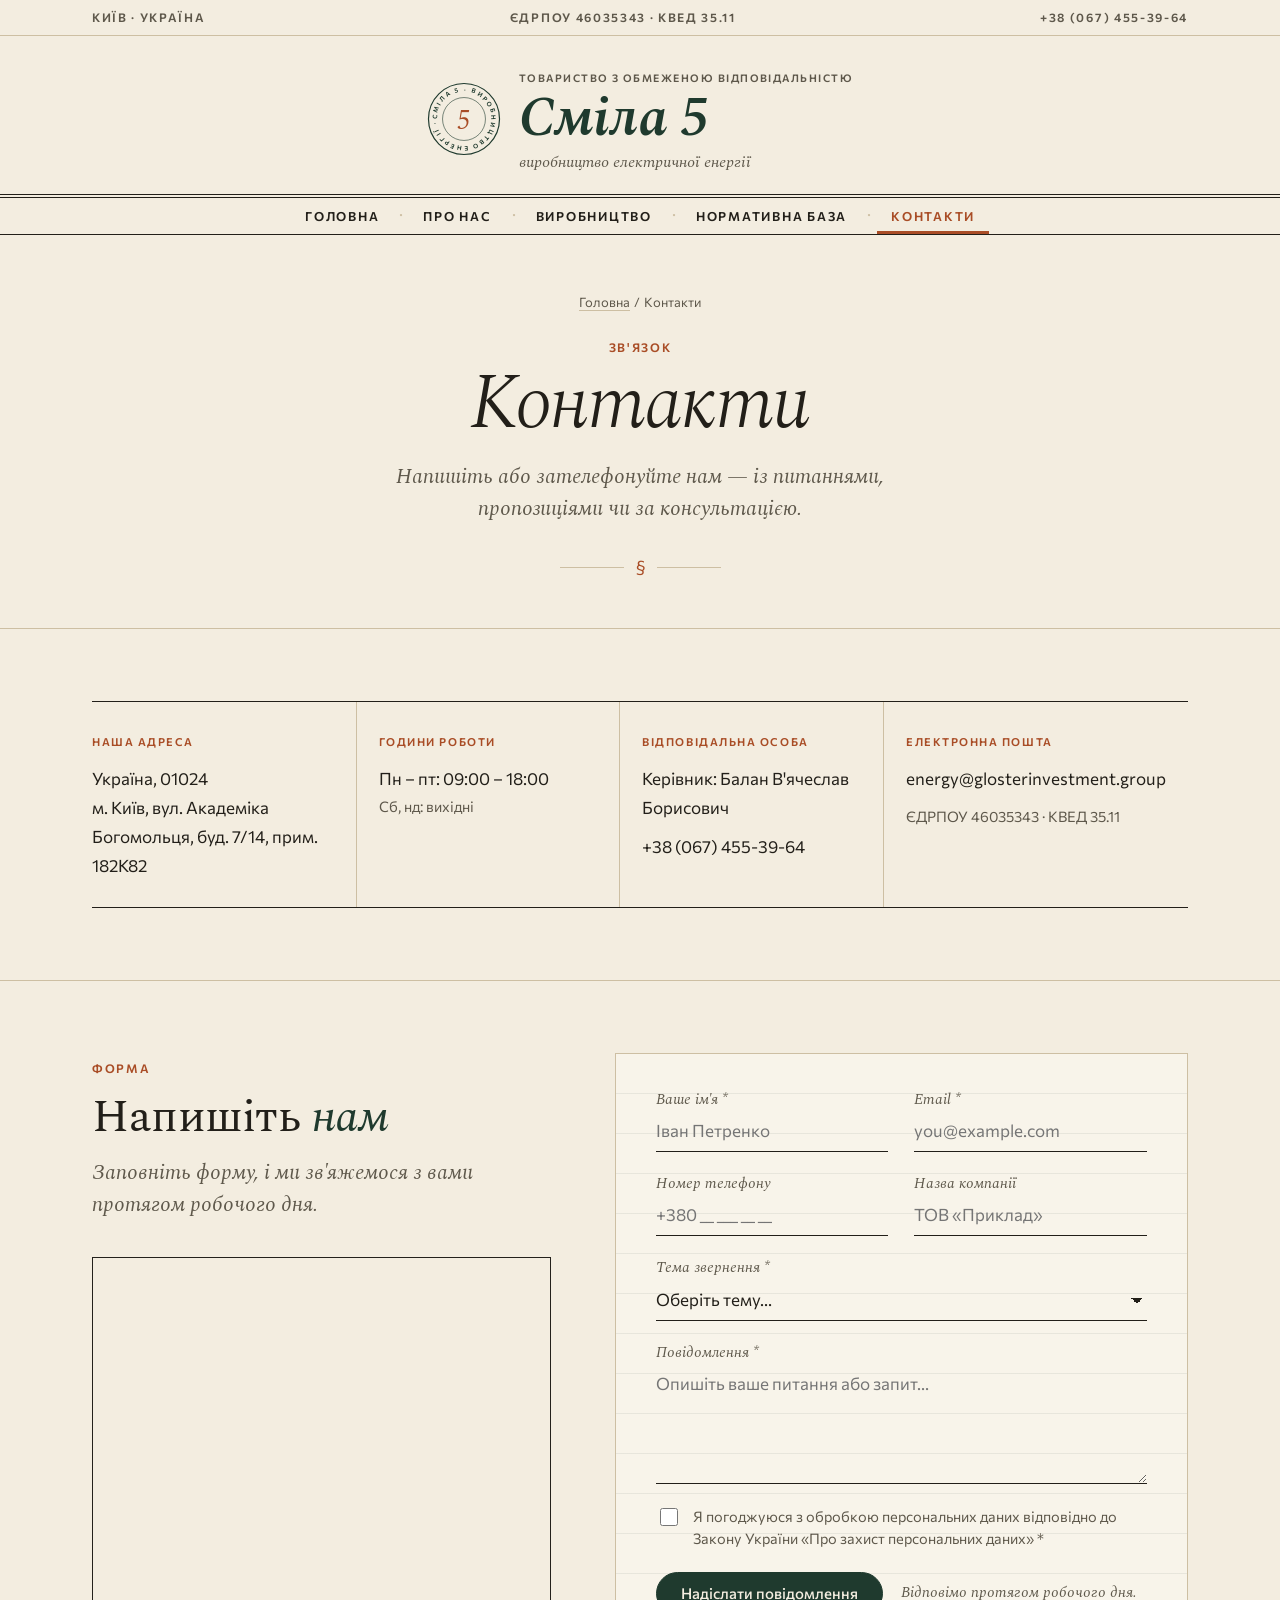
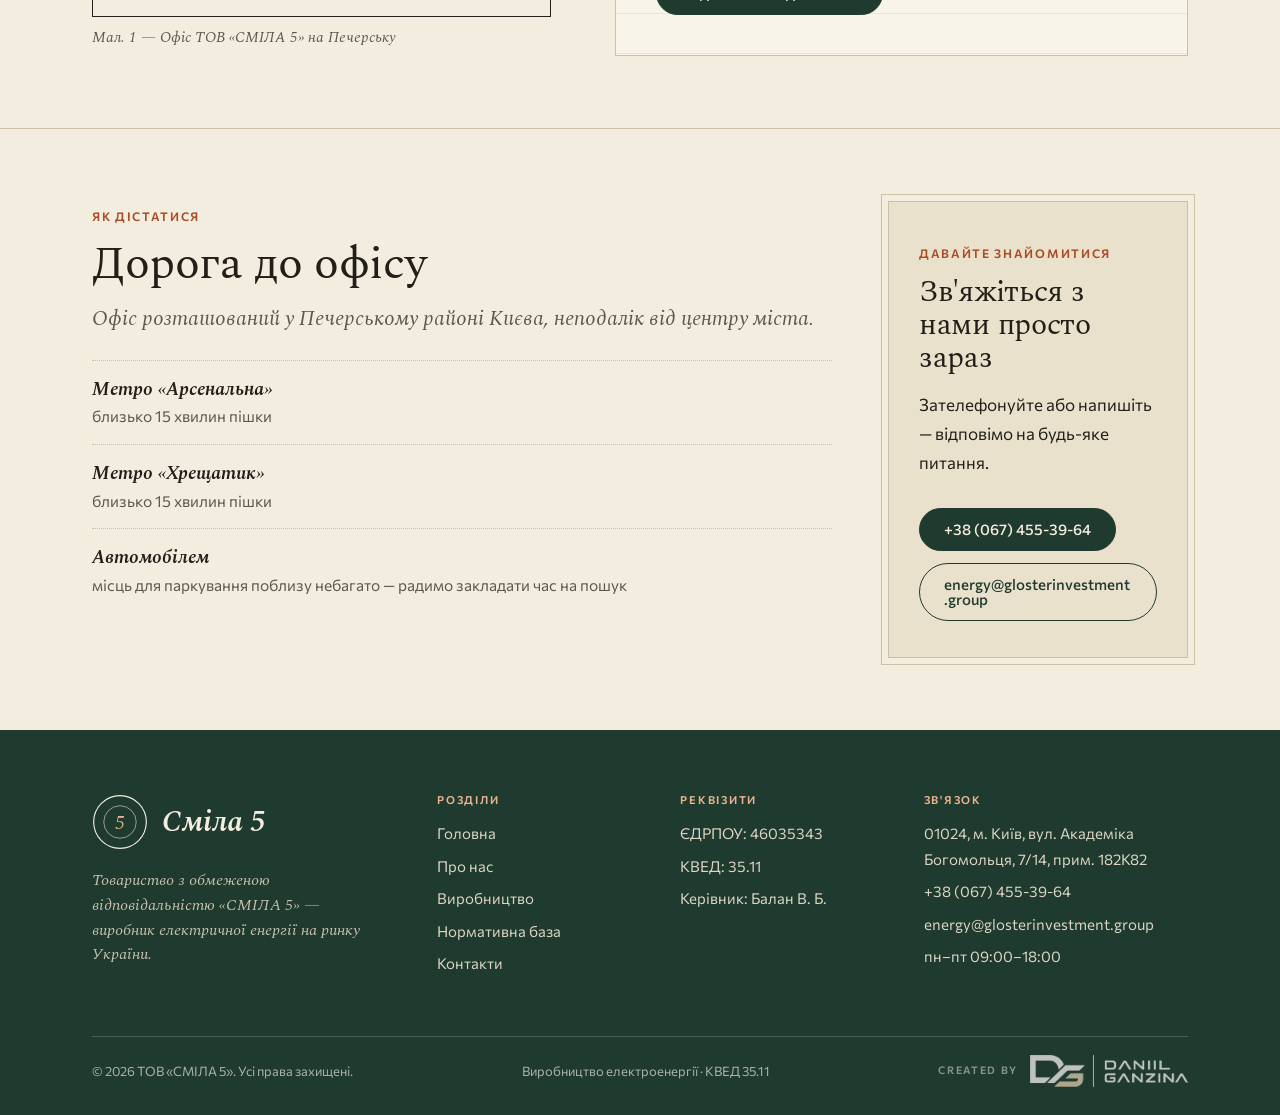
==== commit 4d84bd80: "2" ====
--- a/kontakty.html
+++ b/kontakty.html
@@ -125,7 +125,9 @@
         </figure>
       </div>
 
-      <form class="form" id="lyst-form">
+      <form class="form" id="lyst-form" action="https://formspree.io/f/xkjovzre" method="POST">
+        <input type="hidden" name="_subject" value="ТОВ «СМІЛА 5» — звернення з сайту">
+        <input type="text" name="_gotcha" tabindex="-1" autocomplete="off" style="display:none">
         <div class="field">
           <label for="name">Ваше ім'я *</label>
           <input id="name" name="name" type="text" placeholder="Іван Петренко" required autocomplete="name">
@@ -157,12 +159,12 @@
           <label for="message">Повідомлення *</label>
           <textarea id="message" name="message" placeholder="Опишіть ваше питання або запит…" required></textarea>
         </div>
-        <label class="check"><input type="checkbox" required> Я погоджуюся з обробкою персональних даних відповідно до Закону України «Про захист персональних даних» *</label>
+        <label class="check"><input type="checkbox" name="consent" value="Так" required> Я погоджуюся з обробкою персональних даних відповідно до Закону України «Про захист персональних даних» *</label>
         <div class="form__foot">
           <button class="btn" type="submit">Надіслати повідомлення</button>
-          <span class="form__note">Лист відкриється у вашій поштовій програмі.</span>
-        </div>
-        <div class="form__ok" role="status">Дякуємо! Якщо поштова програма не відкрилася, напишіть нам на energy@glosterinvestment.group</div>
+          <span class="form__note">Відповімо протягом робочого дня.</span>
+        </div>
+        <div class="form__ok" role="status" aria-live="polite"></div>
       </form>
     </div>
   </section>
--- a/assets/smila.css
+++ b/assets/smila.css
@@ -390,3 +390,7 @@
 .credit:hover, .credit:focus-visible { opacity: 1; }
 .credit span { font: 600 10.5px/1 var(--sans); letter-spacing: .16em; text-transform: uppercase; }
 .credit img { display: block; height: 32px; width: auto; }
+
+/* ---------- Форма: стани ---------- */
+.form__ok.is-error { border-left-color: #A3352B; background: #F6E7E4; color: #6E2219; }
+.form .btn[disabled] { opacity: .6; cursor: progress; }
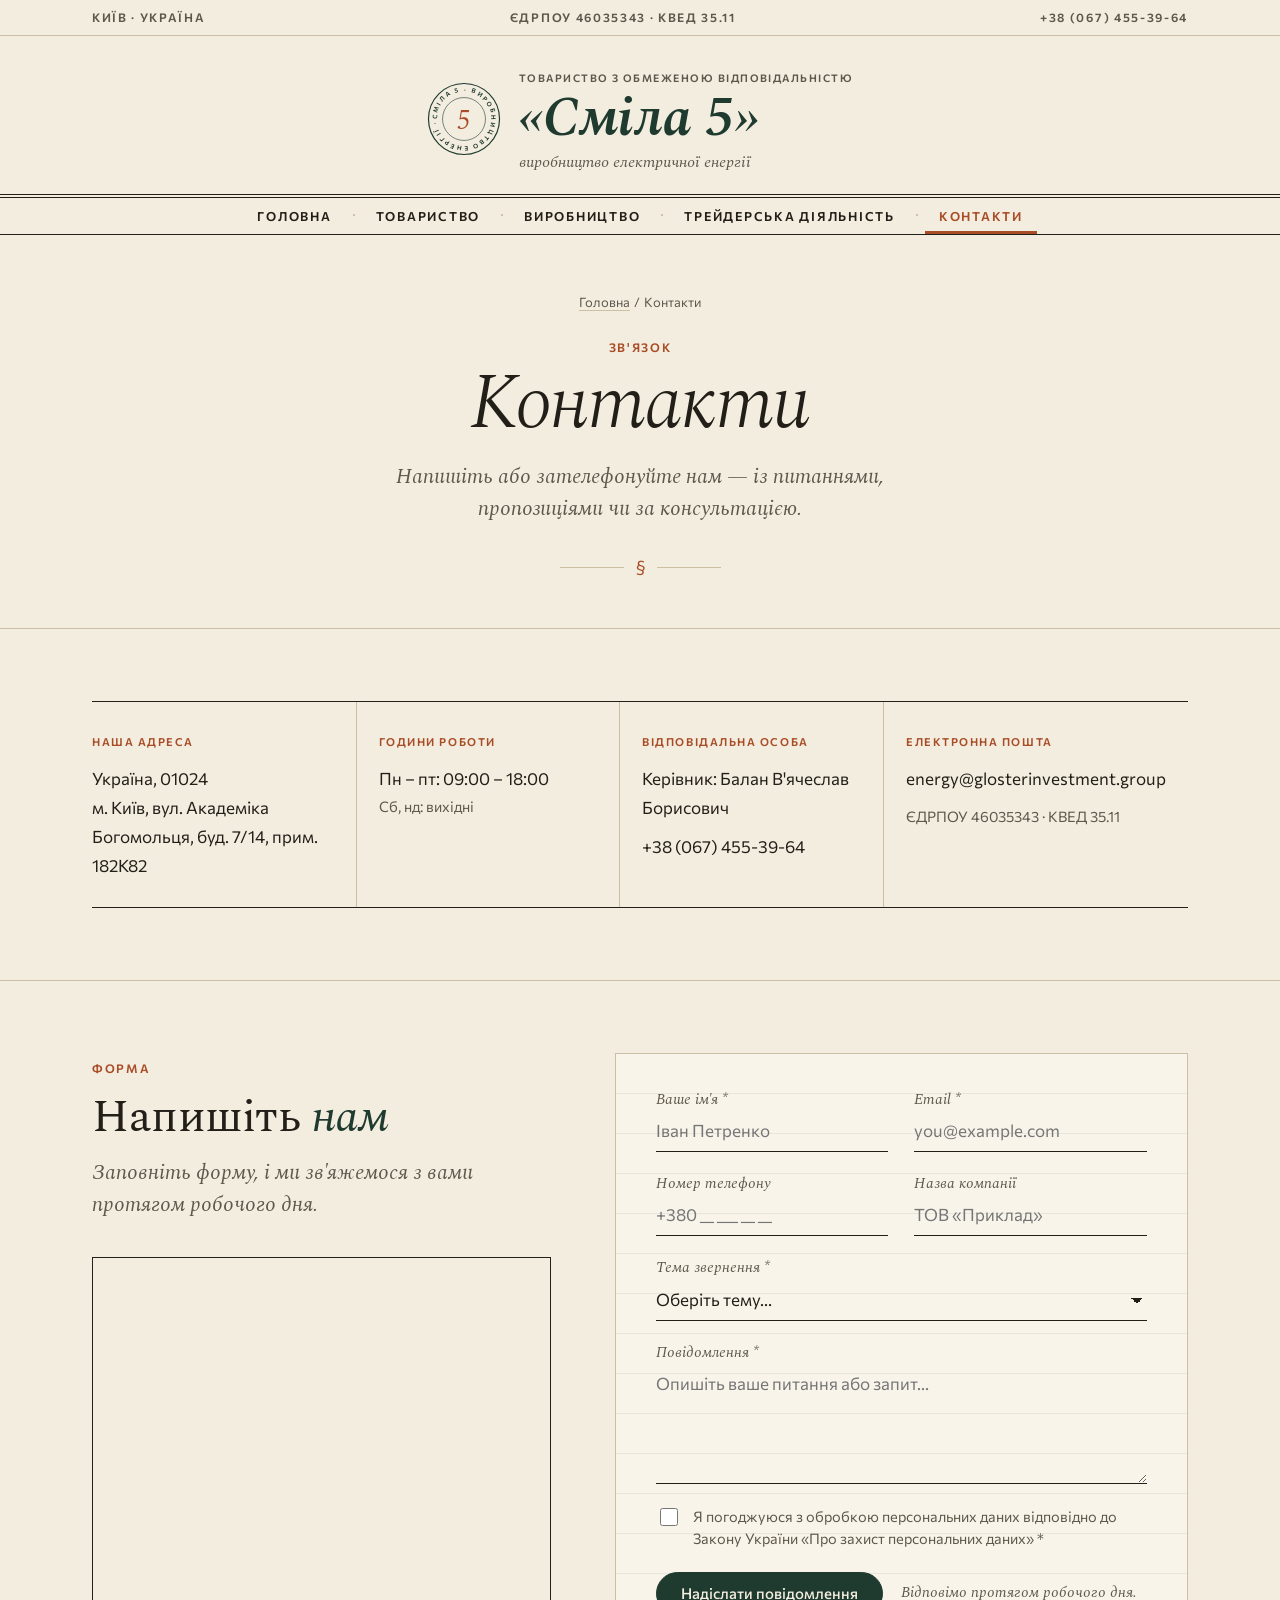
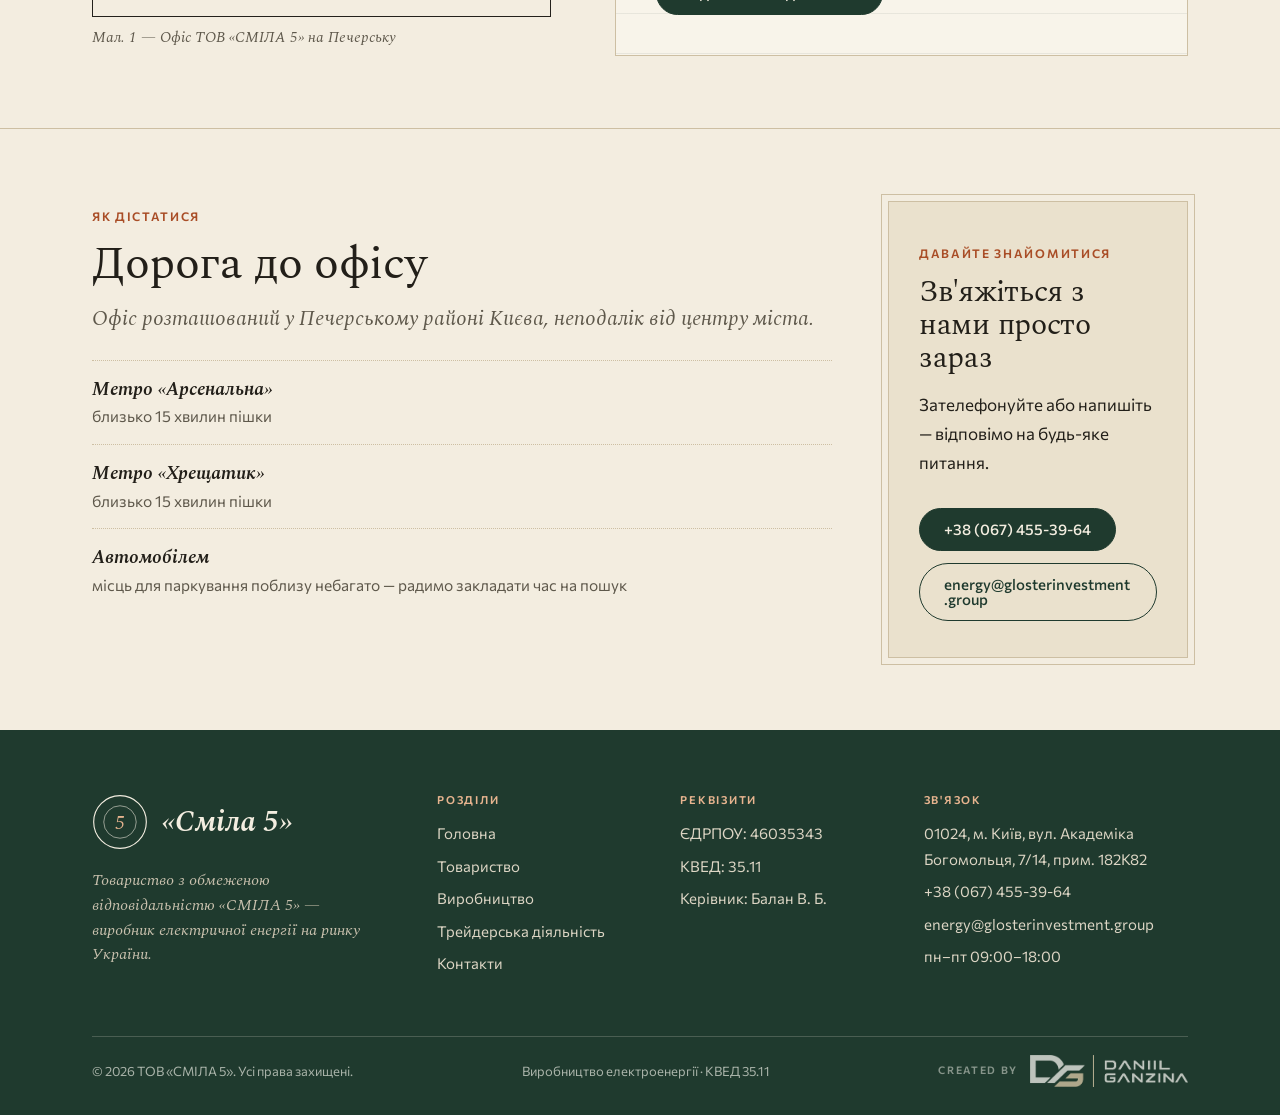
==== commit badbe48c: "3" ====
--- a/kontakty.html
+++ b/kontakty.html
@@ -32,7 +32,7 @@
     </svg>
     <span class="mast__words">
       <span class="mast__pre sc">Товариство з обмеженою відповідальністю</span>
-      <span class="mast__name" style="display:block">Сміла 5</span>
+      <span class="mast__name" style="display:block">«Сміла 5»</span>
       <span class="mast__post">виробництво електричної енергії</span>
     </span>
   </a>
@@ -45,9 +45,9 @@
   </div>
   <ul>
     <li><a href="index.html">Головна</a></li>
-    <li><a href="pro-nas.html">Про нас</a></li>
+    <li><a href="pro-nas.html">Товариство</a></li>
     <li><a href="vyrobnytstvo.html">Виробництво</a></li>
-    <li><a href="normatyvna-baza.html">Нормативна база</a></li>
+    <li><a href="normatyvna-baza.html">Трейдерська діяльність</a></li>
     <li><a href="kontakty.html" aria-current="page">Контакти</a></li>
   </ul>
 </nav>
@@ -56,14 +56,14 @@
 <div class="drawer" id="drawer" aria-hidden="true">
   <div class="wrap drawer__in">
     <div class="drawer__top">
-      <a class="drawer__brand" href="index.html">Сміла 5</a>
+      <a class="drawer__brand" href="index.html">«Сміла 5»</a>
       <button class="drawer__close" type="button" aria-label="Закрити меню"><span>Закрити</span><span class="burger__box" aria-hidden="true"><i></i><i></i></span></button>
     </div>
     <ol class="drawer__nav">
       <li><a href="index.html"><span>I.</span>Головна</a></li>
-      <li><a href="pro-nas.html"><span>II.</span>Про нас</a></li>
+      <li><a href="pro-nas.html"><span>II.</span>Товариство</a></li>
       <li><a href="vyrobnytstvo.html"><span>III.</span>Виробництво</a></li>
-      <li><a href="normatyvna-baza.html"><span>IV.</span>Нормативна база</a></li>
+      <li><a href="normatyvna-baza.html"><span>IV.</span>Трейдерська діяльність</a></li>
       <li><a href="kontakty.html" aria-current="page"><span>V.</span>Контакти</a></li>
     </ol>
     <div class="drawer__foot">
@@ -200,7 +200,7 @@
       <div>
         <a class="foot__brand" href="index.html">
           <svg viewBox="0 0 100 100" aria-hidden="true"><circle cx="50" cy="50" r="47" fill="none" stroke="#F3EDE0" stroke-width="2"/><circle cx="50" cy="50" r="29" fill="none" stroke="#F3EDE0" stroke-width="1"/><text x="50" y="63" text-anchor="middle" font-family="Spectral, Georgia, serif" font-style="italic" font-size="36" fill="#E7B48F">5</text></svg>
-          <span>Сміла 5</span>
+          <span>«Сміла 5»</span>
         </a>
         <p class="foot__about">Товариство з обмеженою відповідальністю «СМІЛА 5» — виробник електричної енергії на ринку України.</p>
       </div>
@@ -208,9 +208,9 @@
         <h4>Розділи</h4>
         <ul>
           <li><a href="index.html">Головна</a></li>
-          <li><a href="pro-nas.html">Про нас</a></li>
+          <li><a href="pro-nas.html">Товариство</a></li>
           <li><a href="vyrobnytstvo.html">Виробництво</a></li>
-          <li><a href="normatyvna-baza.html">Нормативна база</a></li>
+          <li><a href="normatyvna-baza.html">Трейдерська діяльність</a></li>
           <li><a href="kontakty.html">Контакти</a></li>
         </ul>
       </div>
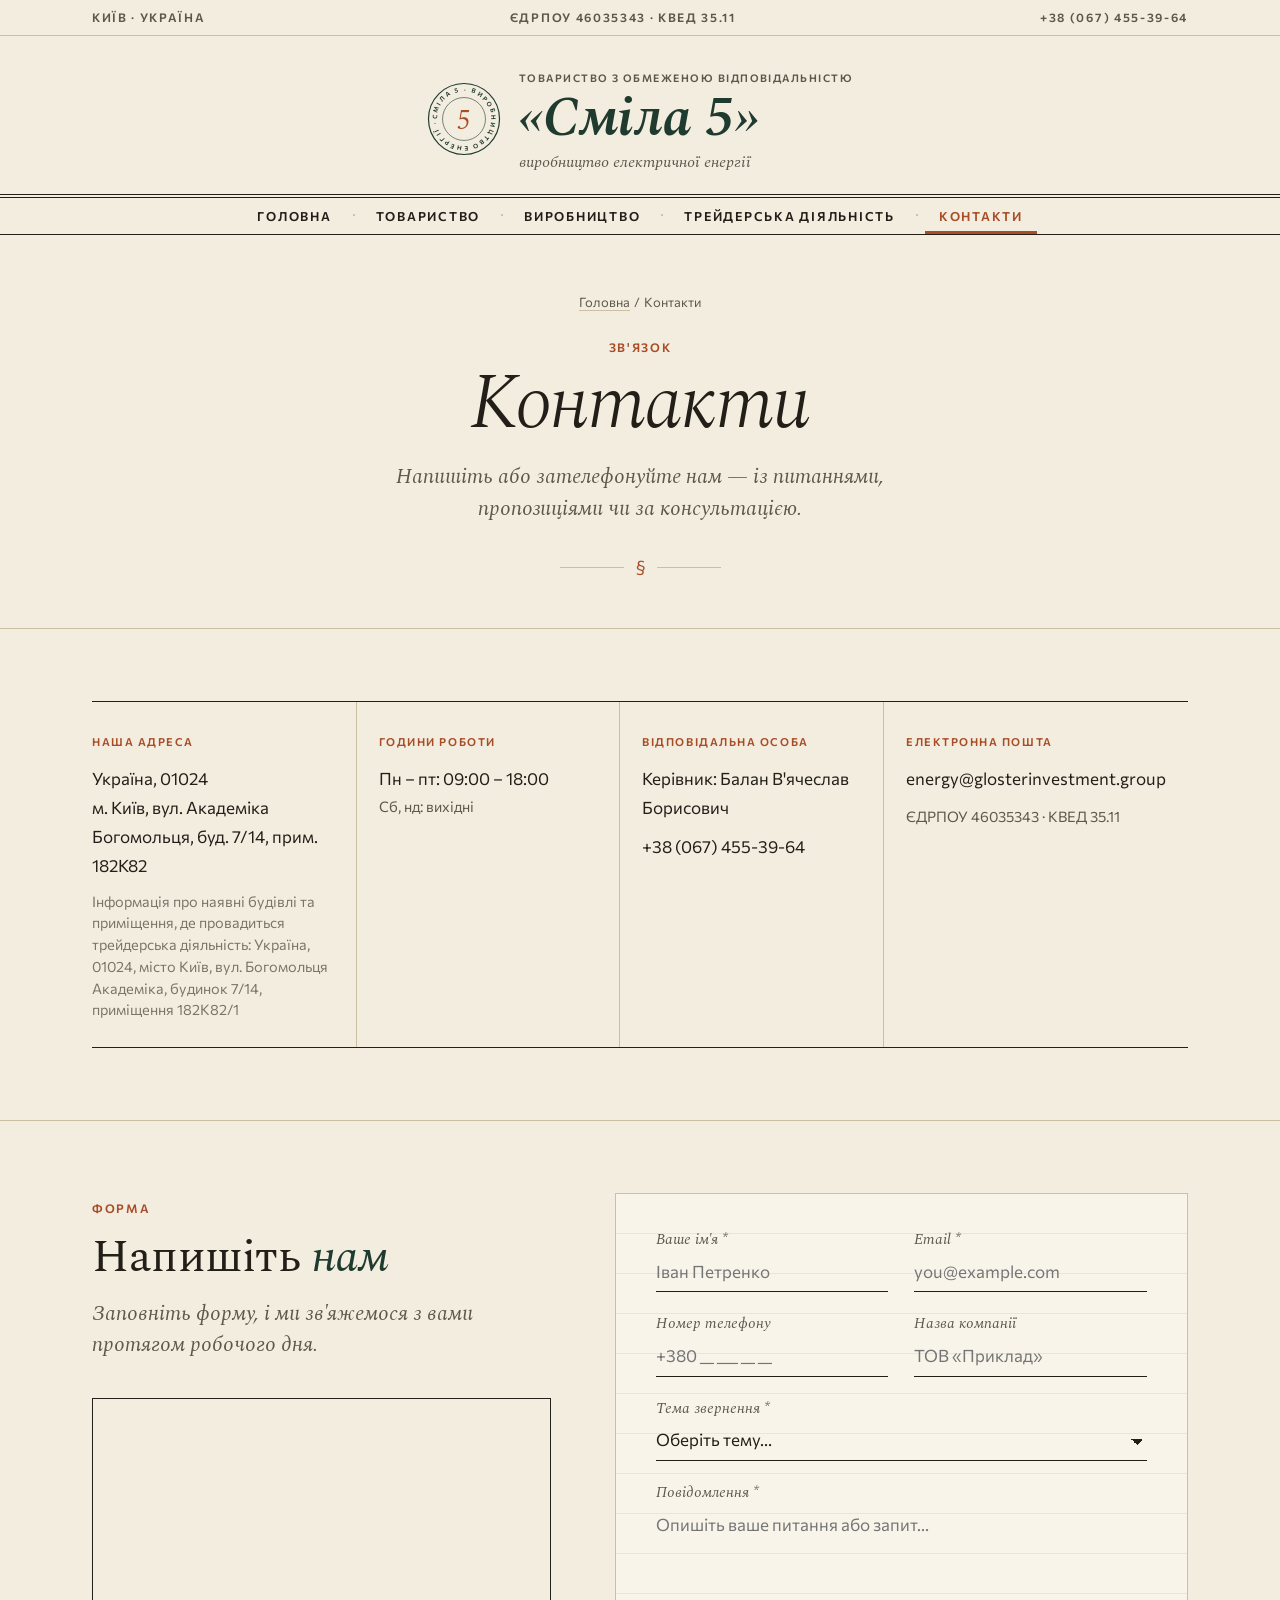
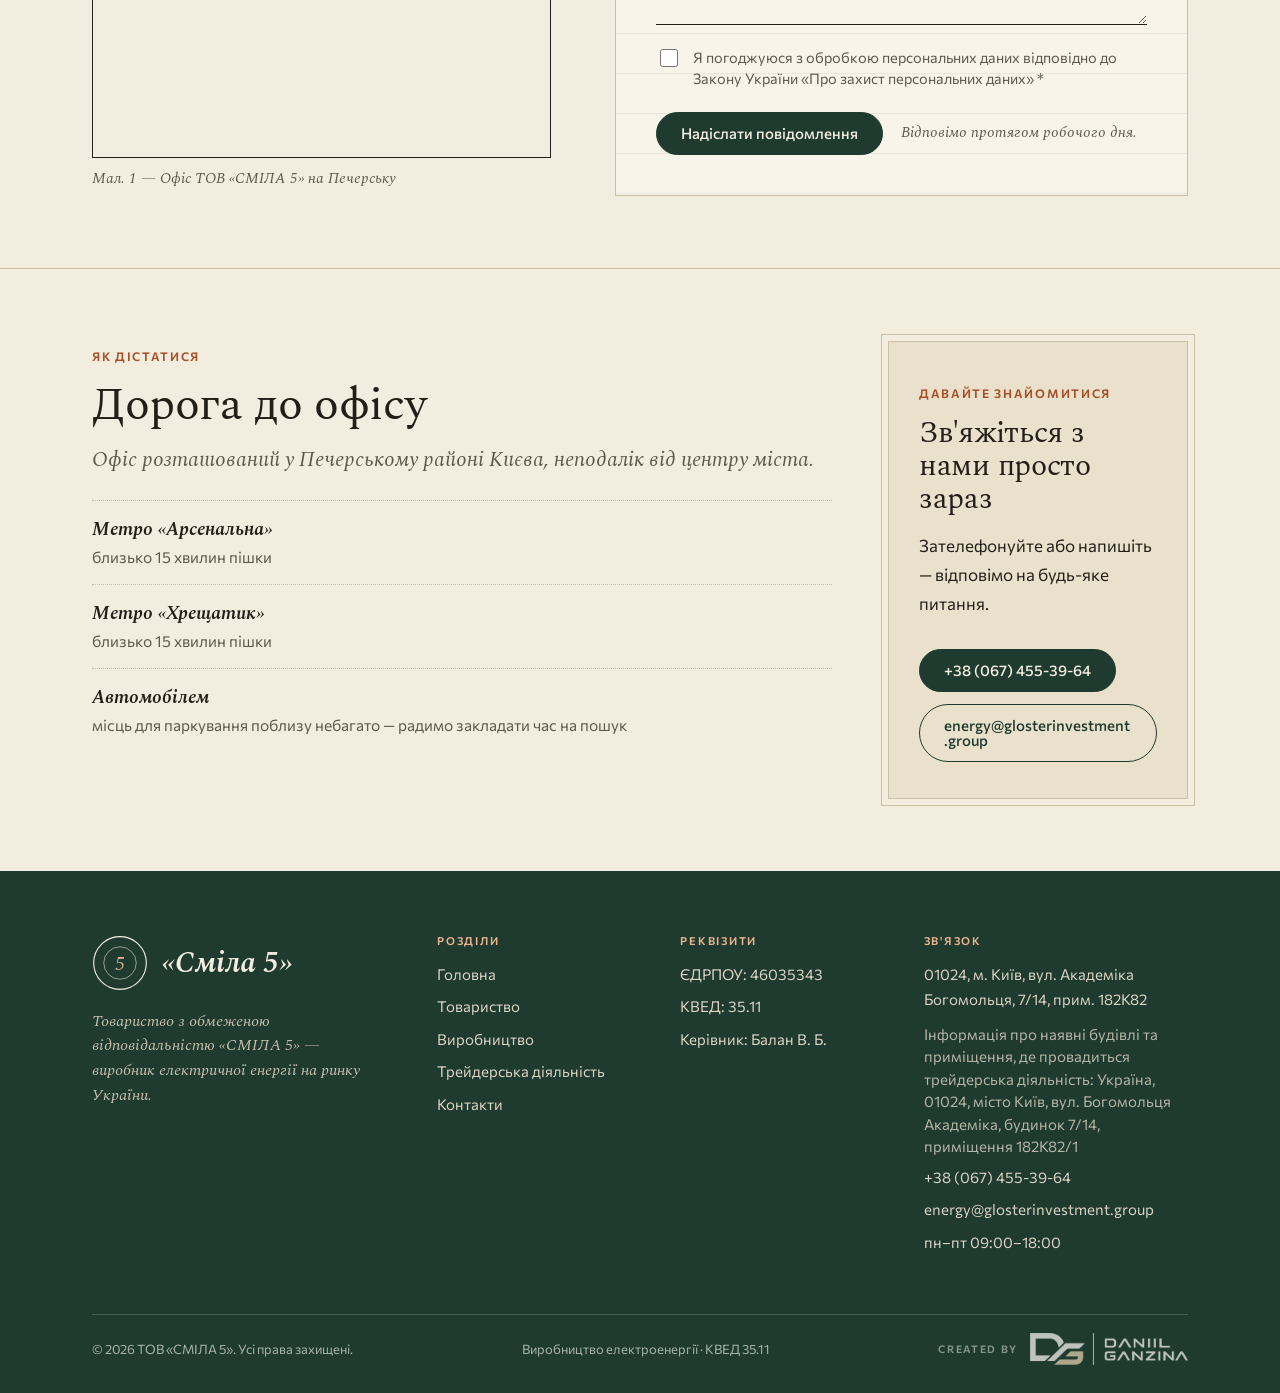
==== commit 8ada8df2: "4" ====
--- a/kontakty.html
+++ b/kontakty.html
@@ -71,6 +71,7 @@
       <a href="tel:+380674553964">+38 (067) 455-39-64</a>
       <a href="mailto:energy@glosterinvestment.group">energy@glosterinvestment.group</a>
       <span>01024, м. Київ, вул. Академіка Богомольця, 7/14, прим. 182К82</span>
+      <span class="addr-extra">Інформація про наявні будівлі та приміщення, де провадиться трейдерська діяльність: Україна, 01024, місто Київ, вул. Богомольця Академіка, будинок 7/14, приміщення 182К82/1</span>
     </div>
   </div>
 </div>
@@ -92,7 +93,7 @@
       <div class="letterhead">
         <div>
           <span class="sc">Наша адреса</span>
-          <p>Україна, 01024<br>м. Київ, вул. Академіка Богомольця, буд. 7/14, прим. 182К82</p>
+          <p>Україна, 01024<br>м. Київ, вул. Академіка Богомольця, буд. 7/14, прим. 182К82</p><small class="addr-extra">Інформація про наявні будівлі та приміщення, де провадиться трейдерська діяльність: Україна, 01024, місто Київ, вул. Богомольця Академіка, будинок 7/14, приміщення 182К82/1</small>
         </div>
         <div>
           <span class="sc">Години роботи</span>
@@ -226,6 +227,7 @@
         <h4>Зв'язок</h4>
         <ul>
           <li>01024, м. Київ, вул. Академіка Богомольця, 7/14, прим. 182К82</li>
+          <li class="addr-extra">Інформація про наявні будівлі та приміщення, де провадиться трейдерська діяльність: Україна, 01024, місто Київ, вул. Богомольця Академіка, будинок 7/14, приміщення 182К82/1</li>
           <li><a href="tel:+380674553964">+38 (067) 455-39-64</a></li>
           <li><a href="mailto:energy@glosterinvestment.group">energy@glosterinvestment.group</a></li>
           <li>пн–пт 09:00–18:00</li>
--- a/assets/smila.css
+++ b/assets/smila.css
@@ -394,3 +394,9 @@
 /* ---------- Форма: стани ---------- */
 .form__ok.is-error { border-left-color: #A3352B; background: #F6E7E4; color: #6E2219; }
 .form .btn[disabled] { opacity: .6; cursor: progress; }
+
+/* ---------- Приміщення трейдерської діяльності ---------- */
+.addr-extra { display: block; font-size: 13px; line-height: 1.5; opacity: .8; }
+.foot li.addr-extra { margin-top: 10px; }
+.drawer__foot .addr-extra { margin-top: 4px; }
+.letterhead small.addr-extra { margin-top: 10px; }
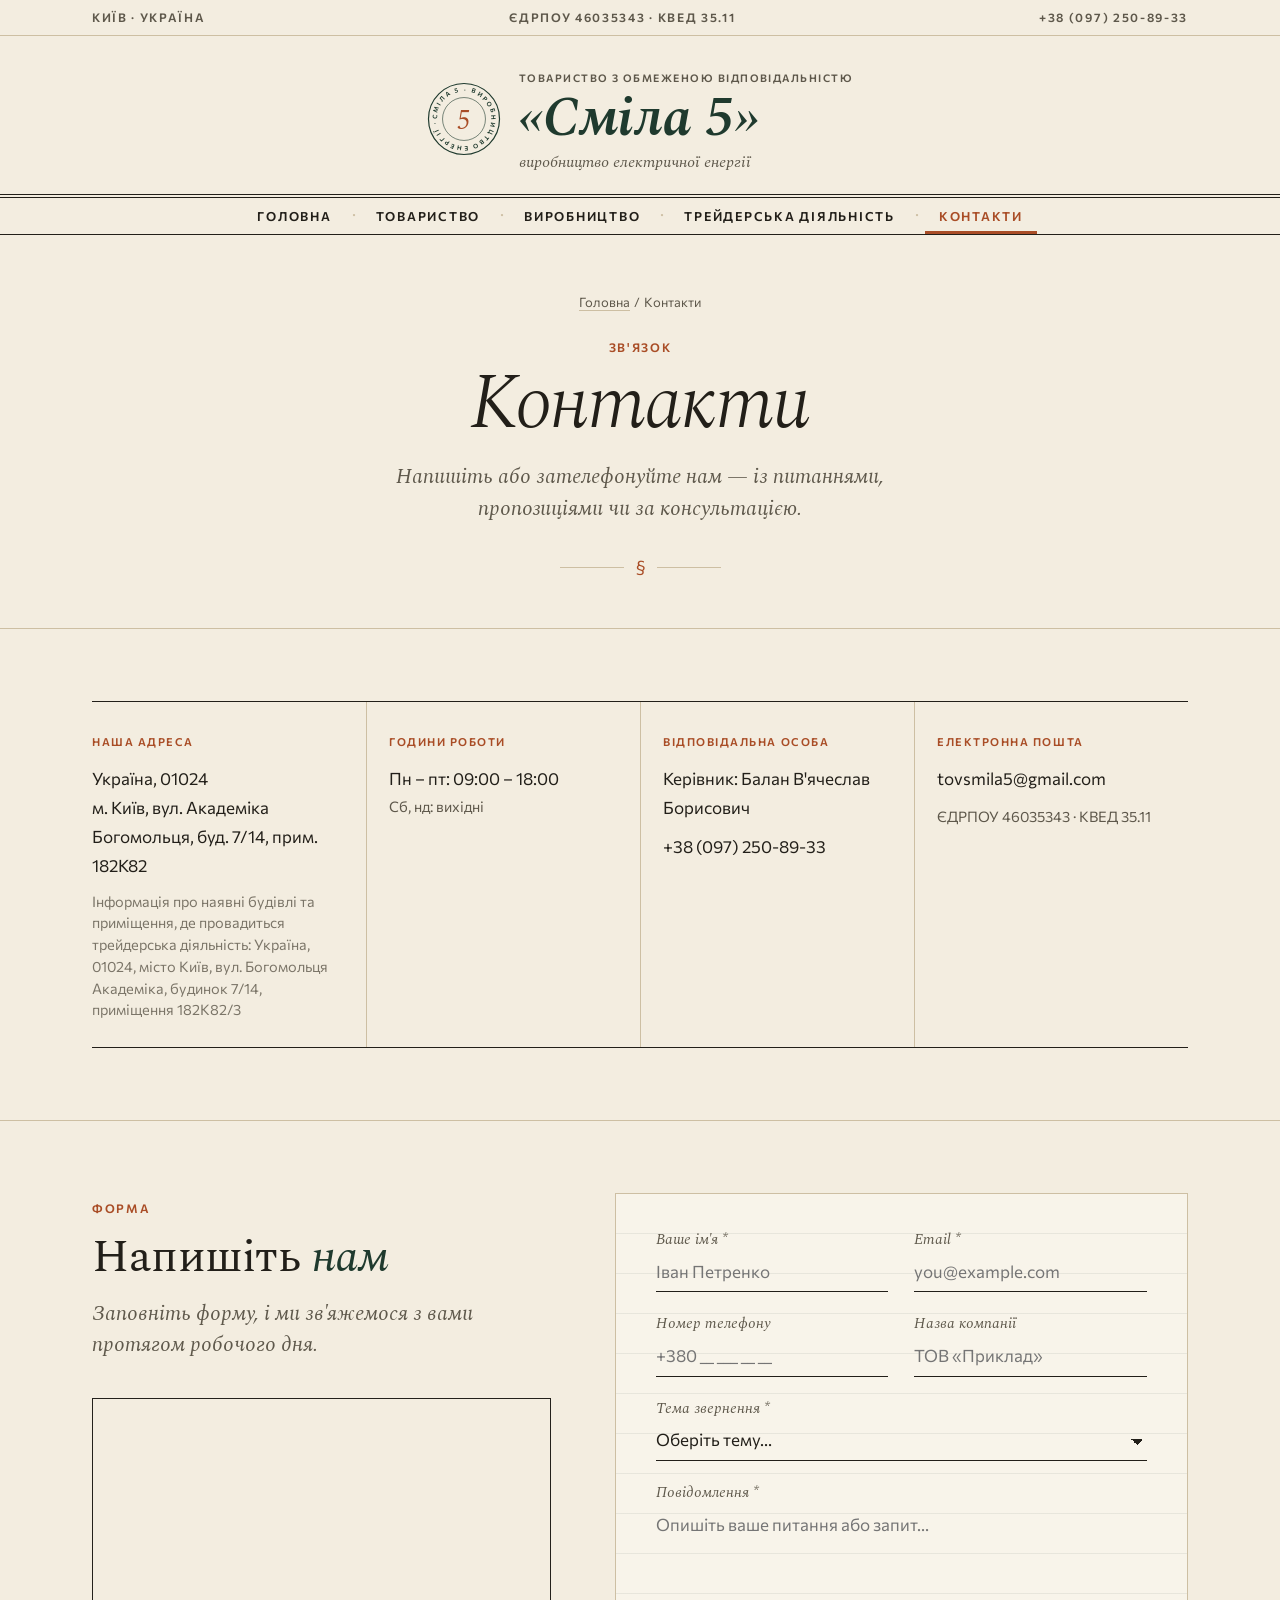
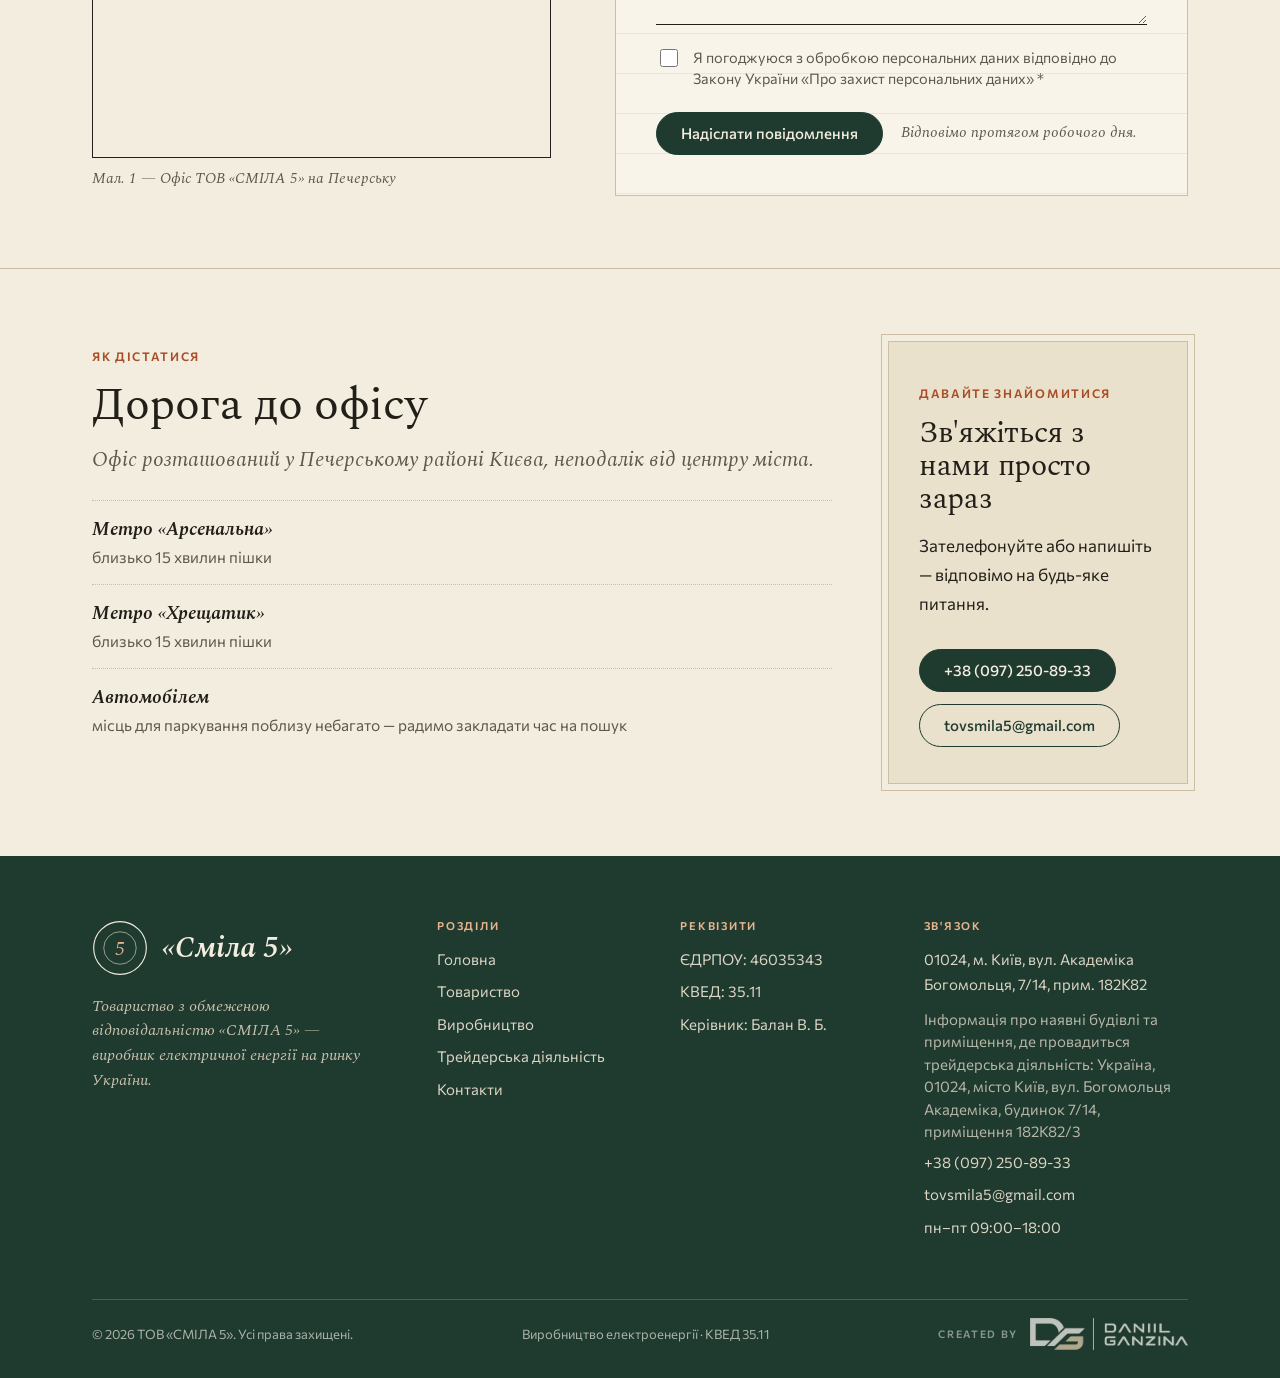
==== commit 891d1d8e: "5" ====
--- a/kontakty.html
+++ b/kontakty.html
@@ -17,7 +17,7 @@
   <div class="wrap sc">
     <span>Київ · Україна</span>
     <span>ЄДРПОУ 46035343 · КВЕД 35.11</span>
-    <a href="tel:+380674553964">+38 (067) 455-39-64</a>
+    <a href="tel:+380972508933">+38 (097) 250-89-33</a>
   </div>
 </div>
 
@@ -68,10 +68,10 @@
     </ol>
     <div class="drawer__foot">
       <span class="sc">Зв'язок</span>
-      <a href="tel:+380674553964">+38 (067) 455-39-64</a>
-      <a href="mailto:energy@glosterinvestment.group">energy@glosterinvestment.group</a>
+      <a href="tel:+380972508933">+38 (097) 250-89-33</a>
+      <a href="mailto:tovsmila5@gmail.com">tovsmila5@gmail.com</a>
       <span>01024, м. Київ, вул. Академіка Богомольця, 7/14, прим. 182К82</span>
-      <span class="addr-extra">Інформація про наявні будівлі та приміщення, де провадиться трейдерська діяльність: Україна, 01024, місто Київ, вул. Богомольця Академіка, будинок 7/14, приміщення 182К82/1</span>
+      <span class="addr-extra">Інформація про наявні будівлі та приміщення, де провадиться трейдерська діяльність: Україна, 01024, місто Київ, вул. Богомольця Академіка, будинок 7/14, приміщення 182К82/3</span>
     </div>
   </div>
 </div>
@@ -93,7 +93,7 @@
       <div class="letterhead">
         <div>
           <span class="sc">Наша адреса</span>
-          <p>Україна, 01024<br>м. Київ, вул. Академіка Богомольця, буд. 7/14, прим. 182К82</p><small class="addr-extra">Інформація про наявні будівлі та приміщення, де провадиться трейдерська діяльність: Україна, 01024, місто Київ, вул. Богомольця Академіка, будинок 7/14, приміщення 182К82/1</small>
+          <p>Україна, 01024<br>м. Київ, вул. Академіка Богомольця, буд. 7/14, прим. 182К82</p><small class="addr-extra">Інформація про наявні будівлі та приміщення, де провадиться трейдерська діяльність: Україна, 01024, місто Київ, вул. Богомольця Академіка, будинок 7/14, приміщення 182К82/3</small>
         </div>
         <div>
           <span class="sc">Години роботи</span>
@@ -103,11 +103,11 @@
         <div>
           <span class="sc">Відповідальна особа</span>
           <p>Керівник: Балан В'ячеслав Борисович</p>
-          <a href="tel:+380674553964">+38 (067) 455-39-64</a>
+          <a href="tel:+380972508933">+38 (097) 250-89-33</a>
         </div>
         <div>
           <span class="sc">Електронна пошта</span>
-          <a href="mailto:energy@glosterinvestment.group">energy@glosterinvestment.group</a>
+          <a href="mailto:tovsmila5@gmail.com">tovsmila5@gmail.com</a>
           <small style="margin-top:10px">ЄДРПОУ 46035343 · КВЕД 35.11</small>
         </div>
       </div>
@@ -187,8 +187,8 @@
         <h2 class="h2" style="font-size:30px">Зв'яжіться з нами просто зараз</h2>
         <p>Зателефонуйте або напишіть — відповімо на будь-яке питання.</p>
         <div class="btns" style="flex-direction:column;align-items:flex-start">
-          <a class="btn" href="tel:+380674553964">+38 (067) 455-39-64</a>
-          <a class="btn btn--line" href="mailto:energy@glosterinvestment.group">energy@glosterinvestment.group</a>
+          <a class="btn" href="tel:+380972508933">+38 (097) 250-89-33</a>
+          <a class="btn btn--line" href="mailto:tovsmila5@gmail.com">tovsmila5@gmail.com</a>
         </div>
       </div>
     </div>
@@ -227,9 +227,9 @@
         <h4>Зв'язок</h4>
         <ul>
           <li>01024, м. Київ, вул. Академіка Богомольця, 7/14, прим. 182К82</li>
-          <li class="addr-extra">Інформація про наявні будівлі та приміщення, де провадиться трейдерська діяльність: Україна, 01024, місто Київ, вул. Богомольця Академіка, будинок 7/14, приміщення 182К82/1</li>
-          <li><a href="tel:+380674553964">+38 (067) 455-39-64</a></li>
-          <li><a href="mailto:energy@glosterinvestment.group">energy@glosterinvestment.group</a></li>
+          <li class="addr-extra">Інформація про наявні будівлі та приміщення, де провадиться трейдерська діяльність: Україна, 01024, місто Київ, вул. Богомольця Академіка, будинок 7/14, приміщення 182К82/3</li>
+          <li><a href="tel:+380972508933">+38 (097) 250-89-33</a></li>
+          <li><a href="mailto:tovsmila5@gmail.com">tovsmila5@gmail.com</a></li>
           <li>пн–пт 09:00–18:00</li>
         </ul>
       </div>
